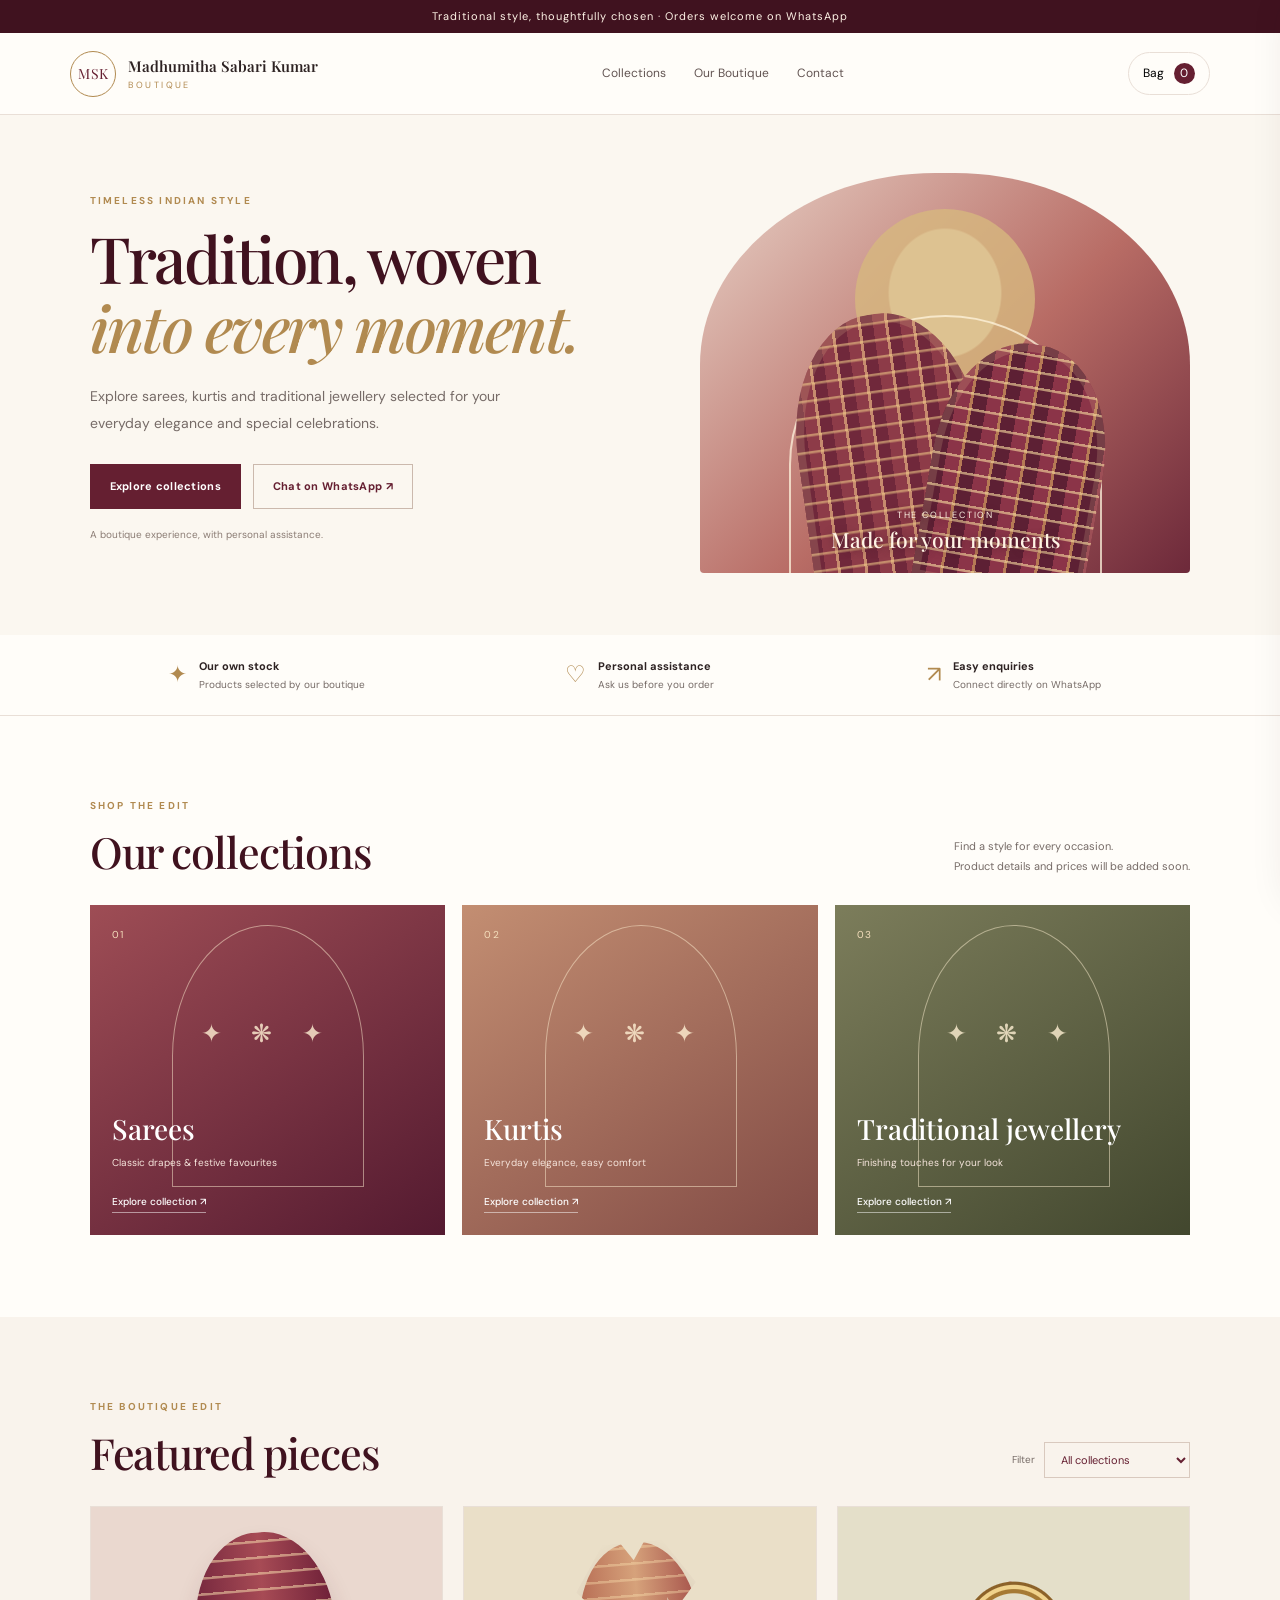
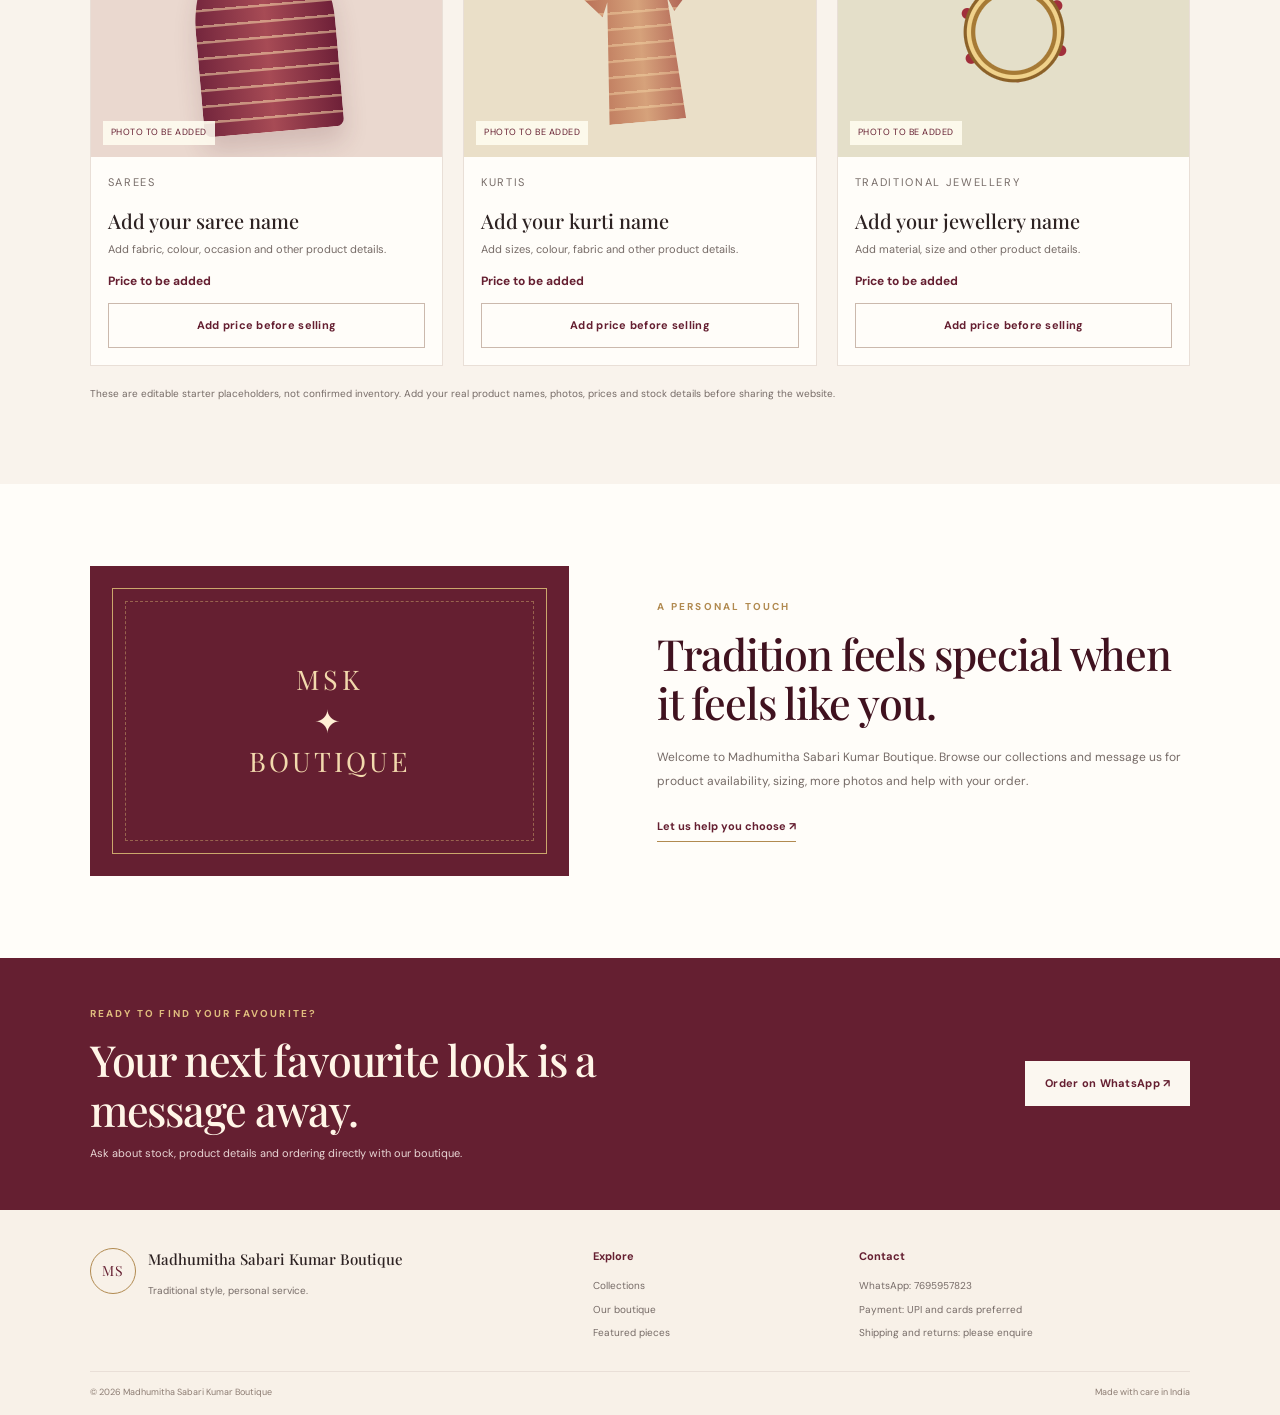
==== index.html @ 77dad278 "Change brand mark from 'MSK' to 'MS'" ====
<!doctype html>
<html lang="en">
<head>
  <meta charset="utf-8">
  <meta name="viewport" content="width=device-width, initial-scale=1">
  <meta name="theme-color" content="#651f31">
  <meta name="description" content="Discover sarees, kurtis and traditional jewellery at Madhumitha Sabari Kumar Boutique. Enquire and order through WhatsApp.">
  <title>Madhumitha Sabari Kumar Boutique</title>
  <link rel="stylesheet" href="styles.css">
</head>
<body>
  <div class="announcement">Traditional style, thoughtfully chosen · Orders welcome on WhatsApp</div>
  <header class="site-header">
    <a class="brand" href="#" aria-label="Madhumitha Sabari Kumar Boutique home">
      <span class="brand-mark">MSK</span>
      <span class="brand-copy"><strong>Madhumitha Sabari Kumar</strong><small>BOUTIQUE</small></span>
    </a>
    <nav aria-label="Main navigation">
      <a href="#collections">Collections</a>
      <a href="#about">Our Boutique</a>
      <a href="#contact">Contact</a>
    </nav>
    <button class="cart-toggle" id="cartToggle" type="button" aria-label="Open shopping bag">Bag <span id="cartCount">0</span></button>
  </header>

  <main>
    <section class="hero">
      <div class="hero-copy">
        <p class="eyebrow">TIMELESS INDIAN STYLE</p>
        <h1>Tradition, woven<br><em>into every moment.</em></h1>
        <p class="hero-description">Explore sarees, kurtis and traditional jewellery selected for your everyday elegance and special celebrations.</p>
        <div class="hero-actions">
          <a class="button button-dark" href="#collections">Explore collections</a>
          <a class="button button-outline" href="https://wa.me/917695957823?text=Hello%20Madhumitha%20Sabari%20Kumar%20Boutique%2C%20I%27d%20like%20to%20enquire%20about%20your%20collections." target="_blank" rel="noopener">Chat on WhatsApp ↗</a>
        </div>
        <p class="hero-note">A boutique experience, with personal assistance.</p>
      </div>
      <div class="hero-art" aria-label="Decorative traditional textile-inspired artwork">
        <div class="sun-disc"></div><div class="arch"></div>
        <div class="textile textile-one"></div><div class="textile textile-two"></div>
        <div class="art-caption"><span>THE COLLECTION</span><strong>Made for your moments</strong></div>
      </div>
    </section>

    <section class="trust-strip" aria-label="Boutique features">
      <div><span class="strip-icon">✦</span><span><strong>Our own stock</strong><small>Products selected by our boutique</small></span></div>
      <div><span class="strip-icon">♡</span><span><strong>Personal assistance</strong><small>Ask us before you order</small></span></div>
      <div><span class="strip-icon">↗</span><span><strong>Easy enquiries</strong><small>Connect directly on WhatsApp</small></span></div>
    </section>

    <section class="collections section" id="collections">
      <div class="section-heading">
        <div><p class="eyebrow">SHOP THE EDIT</p><h2>Our collections</h2></div>
        <p>Find a style for every occasion.<br>Product details and prices will be added soon.</p>
      </div>
      <div class="category-grid">
        <a class="category-card category-sarees" href="#products" data-category-link="Sarees"><span class="category-number">01</span><span class="category-bottom"><strong>Sarees</strong><small>Classic drapes & festive favourites</small><b>Explore collection ↗</b></span></a>
        <a class="category-card category-kurtis" href="#products" data-category-link="Kurtis"><span class="category-number">02</span><span class="category-bottom"><strong>Kurtis</strong><small>Everyday elegance, easy comfort</small><b>Explore collection ↗</b></span></a>
        <a class="category-card category-jewellery" href="#products" data-category-link="Traditional jewellery"><span class="category-number">03</span><span class="category-bottom"><strong>Traditional jewellery</strong><small>Finishing touches for your look</small><b>Explore collection ↗</b></span></a>
      </div>
    </section>

    <section class="products section" id="products">
      <div class="section-heading">
        <div><p class="eyebrow">THE BOUTIQUE EDIT</p><h2>Featured pieces</h2></div>
        <label class="filter-label">Filter
          <select id="categoryFilter" aria-label="Filter products by category">
            <option value="All">All collections</option>
            <option value="Sarees">Sarees</option>
            <option value="Kurtis">Kurtis</option>
            <option value="Traditional jewellery">Traditional jewellery</option>
          </select>
        </label>
      </div>
      <div class="product-grid" id="productGrid" aria-live="polite"></div>
      <p class="product-hint">These are editable starter placeholders, not confirmed inventory. Add your real product names, photos, prices and stock details before sharing the website.</p>
    </section>

    <section class="story section" id="about">
      <div class="story-art"><div class="story-pattern">MSK<br><span>✦</span><br>BOUTIQUE</div></div>
      <div class="story-copy"><p class="eyebrow">A PERSONAL TOUCH</p><h2>Tradition feels special when it feels like you.</h2><p>Welcome to Madhumitha Sabari Kumar Boutique. Browse our collections and message us for product availability, sizing, more photos and help with your order.</p><a class="text-link" href="https://wa.me/917695957823?text=Hello%2C%20please%20help%20me%20choose%20from%20your%20boutique%20collections." target="_blank" rel="noopener">Let us help you choose ↗</a></div>
    </section>

    <section class="order-banner">
      <div><p class="eyebrow">READY TO FIND YOUR FAVOURITE?</p><h2>Your next favourite look is a message away.</h2><p>Ask about stock, product details and ordering directly with our boutique.</p></div>
      <a class="button button-light" href="https://wa.me/917695957823?text=Hello%20Madhumitha%20Sabari%20Kumar%20Boutique%2C%20I%27d%20like%20to%20place%20an%20order." target="_blank" rel="noopener">Order on WhatsApp ↗</a>
    </section>
  </main>

  <footer id="contact">
    <div class="footer-main">
      <div class="footer-brand"><span class="brand-mark">MS</span><div><strong>Madhumitha Sabari Kumar Boutique</strong><p>Traditional style, personal service.</p></div></div>
      <div><strong>Explore</strong><a href="#collections">Collections</a><a href="#about">Our boutique</a><a href="#products">Featured pieces</a></div>
      <div><strong>Contact</strong><a href="https://wa.me/917695957823" target="_blank" rel="noopener">WhatsApp: 7695957823</a><span>Payment: UPI and cards preferred</span><span>Shipping and returns: please enquire</span></div>
    </div>
    <div class="footer-bottom"><span>© <span id="year"></span> Madhumitha Sabari Kumar Boutique</span><span>Made with care in India</span></div>
  </footer>

  <div class="cart-backdrop" id="cartBackdrop" hidden></div>
  <aside class="cart-panel" id="cartPanel" aria-label="Shopping bag" aria-hidden="true">
    <div class="cart-header"><div><p class="eyebrow">YOUR SELECTION</p><h2>Your bag</h2></div><button id="cartClose" class="icon-button" aria-label="Close shopping bag">×</button></div>
    <div id="cartItems" class="cart-items"></div>
    <div class="cart-footer">
      <div class="cart-total"><span>Estimated total</span><strong id="cartTotal">₹0</strong></div>
      <p class="small-note">Confirm availability, final price, delivery and payment with the boutique before paying.</p>
      <button class="button button-dark full-width" id="whatsappCheckout">Send order on WhatsApp</button>
      <button class="button button-outline full-width" id="onlinePayment">Continue to online payment</button>
      <p class="small-note" id="paymentNotice">Online payment is not connected yet. The owner must add a verified payment link before using this option.</p>
    </div>
  </aside>

  <script src="config.js"></script>
  <script src="products.js"></script>
  <script src="script.js"></script>
</body>
</html>
---- styles.css ----
@import url('https://fonts.googleapis.com/css2?family=DM+Sans:wght@400;500;600;700&family=Playfair+Display:ital,wght@0,500;0,600;0,700;1,500;1,600&display=swap');
:root{--wine:#651f31;--wine-dark:#40121f;--rose:#ead7d4;--cream:#fbf7f0;--paper:#fffdf9;--gold:#b18a50;--ink:#2d2222;--muted:#766b67;--line:#e9dfd7;--serif:'Playfair Display',Georgia,serif;--sans:'DM Sans',Arial,sans-serif}
*{box-sizing:border-box}html{scroll-behavior:smooth}body{margin:0;background:var(--paper);color:var(--ink);font-family:var(--sans);line-height:1.55}a{color:inherit;text-decoration:none}button,select{font:inherit}.announcement{padding:8px 16px;text-align:center;background:var(--wine-dark);color:#fff4e7;font-size:11px;letter-spacing:.09em}.site-header{height:auto;min-height:82px;padding:15px 5.5%;display:flex;align-items:center;justify-content:space-between;gap:24px;border-bottom:1px solid var(--line);background:var(--paper)}.brand,.footer-brand{display:flex;align-items:center;gap:12px}.brand-mark{display:grid;place-items:center;width:46px;height:46px;border:1px solid var(--gold);border-radius:50%;font-family:var(--serif);font-size:14px;color:var(--wine);letter-spacing:.04em;flex-shrink:0}.brand-copy{display:flex;flex-direction:column;line-height:1.2}.brand-copy strong{font-family:var(--serif);font-size:15px;font-weight:600}.brand-copy small{font-size:9px;letter-spacing:.27em;color:var(--gold);margin-top:5px}.site-header nav{display:flex;gap:28px;font-size:12px;color:#625452}.site-header nav a:hover,.text-link:hover{color:var(--gold)}.cart-toggle{background:transparent;border:1px solid var(--line);padding:10px 14px;border-radius:30px;font-size:12px;cursor:pointer}.cart-toggle span{display:inline-grid;place-items:center;background:var(--wine);color:white;border-radius:50%;width:21px;height:21px;margin-left:7px}.hero{display:grid;grid-template-columns:1fr 1fr;min-height:520px;background:var(--cream);padding:50px 7% 54px;gap:5%;align-items:center}.hero-copy{max-width:540px}.eyebrow{font-size:10px;letter-spacing:.22em;color:var(--gold);font-weight:700;margin:0 0 14px}.hero h1{font-family:var(--serif);font-weight:500;font-size:clamp(38px,5vw,64px);line-height:1.08;letter-spacing:-.04em;margin:0 0 22px;color:var(--wine-dark)}.hero h1 em{color:var(--gold);font-weight:500}.hero-description{font-size:14px;color:var(--muted);max-width:440px;line-height:1.9}.hero-actions{display:flex;gap:12px;flex-wrap:wrap;margin-top:28px}.button{border:1px solid transparent;display:inline-flex;justify-content:center;align-items:center;min-height:45px;padding:12px 19px;font-size:11px;font-weight:700;letter-spacing:.025em;cursor:pointer;transition:.2s}.button-dark{background:var(--wine);color:white}.button-dark:hover{background:var(--wine-dark)}.button-outline{border-color:#cbb9ad;background:transparent;color:var(--wine)}.button-outline:hover{background:#f3e9e3}.button-light{background:var(--cream);color:var(--wine)}.hero-note{font-size:10px;color:#8b7c74;margin-top:18px}.hero-art{height:400px;max-width:490px;width:100%;justify-self:end;position:relative;overflow:hidden;background:#e6d0c4;background-image:radial-gradient(ellipse at 50% 30%,#f8eadd 0 16%,transparent 16.5%),linear-gradient(135deg,#e8d2c7,#b86c65 55%,#6d293a);border-radius:48% 48% 4px 4px}.sun-disc{position:absolute;width:180px;height:180px;border-radius:50%;background:#d7b87f;top:36px;left:calc(50% - 90px);opacity:.8}.arch{position:absolute;bottom:-42px;left:18%;width:64%;height:300px;border:2px solid rgba(255,245,222,.75);border-bottom:0;border-radius:50% 50% 0 0}.textile{position:absolute;bottom:-20px;width:38%;height:280px;border-radius:48% 48% 0 0;box-shadow:inset 0 0 0 8px rgba(245,214,161,.16);background:repeating-linear-gradient(0deg,transparent 0 14px,rgba(243,207,137,.55) 15px 17px),repeating-linear-gradient(90deg,#70283b 0 12px,#8d3b48 12px 24px,#c78b6e 24px 27px);transform:rotate(-8deg);left:20%}.textile-two{left:47%;width:35%;height:250px;transform:rotate(10deg);background:repeating-linear-gradient(0deg,transparent 0 13px,rgba(248,220,160,.6) 14px 16px),repeating-linear-gradient(90deg,#5d2034 0 14px,#8b3448 14px 28px,#b67a55 28px 31px)}.art-caption{position:absolute;bottom:18px;left:0;right:0;text-align:center;color:#fff4e5;display:flex;flex-direction:column;text-shadow:0 1px 8px #54202d}.art-caption span{font-size:9px;letter-spacing:.2em}.art-caption strong{font-family:var(--serif);font-size:21px;font-weight:500}.trust-strip{padding:22px 7%;display:grid;grid-template-columns:repeat(3,1fr);gap:20px;border-bottom:1px solid var(--line)}.trust-strip>div{display:flex;align-items:center;gap:12px;justify-content:center}.strip-icon{font-size:23px;color:var(--gold)}.trust-strip strong,.trust-strip small{display:block}.trust-strip strong{font-size:11px}.trust-strip small{font-size:10px;color:var(--muted);margin-top:2px}.section{padding:82px 7%}.section-heading{display:flex;justify-content:space-between;align-items:end;gap:20px;margin-bottom:28px}.section-heading h2,.story h2,.order-banner h2{font-family:var(--serif);font-weight:500;line-height:1.15;font-size:clamp(30px,3.4vw,43px);letter-spacing:-.025em;color:var(--wine-dark);margin:0}.section-heading>p{font-size:11px;color:var(--muted);line-height:1.8;margin:0}.category-grid{display:grid;grid-template-columns:repeat(3,1fr);gap:17px}.category-card{min-height:330px;position:relative;display:flex;flex-direction:column;justify-content:space-between;padding:22px;color:#fff;background:#8d4c52;overflow:hidden}.category-card:before{content:"";position:absolute;width:190px;height:260px;border-radius:50% 50% 0 0;border:1px solid rgba(255,240,211,.7);left:calc(50% - 95px);top:20px;opacity:.7}.category-card:after{content:"✦   ❋   ✦";position:absolute;top:110px;left:0;right:0;text-align:center;color:rgba(255,240,211,.8);font-size:25px;letter-spacing:.45em}.category-sarees{background:linear-gradient(145deg,#9e4d55,#541a30)}.category-kurtis{background:linear-gradient(145deg,#c38e72,#824b45)}.category-jewellery{background:linear-gradient(145deg,#7c7d5b,#42472e)}.category-number{font-size:10px;letter-spacing:.15em;position:relative;z-index:1;color:#f5dfbd}.category-bottom{position:relative;z-index:1;padding-top:100px}.category-bottom strong{display:block;font-family:var(--serif);font-size:28px;font-weight:500}.category-bottom small{display:block;font-size:10px;color:#f6e5dc;margin:5px 0 17px}.category-bottom b{font-size:10px;font-weight:500;border-bottom:1px solid rgba(255,255,255,.5);padding-bottom:4px}.products{background:#f9f3ec}.filter-label{font-size:10px;color:var(--muted);display:flex;gap:9px;align-items:center}.filter-label select{padding:9px 12px;background:transparent;border:1px solid #d9c9be;color:var(--wine);font-size:11px}.product-grid{display:grid;grid-template-columns:repeat(3,1fr);gap:20px}.product-card{background:var(--paper);border:1px solid var(--line);min-width:0}.product-visual{height:250px;display:grid;place-items:center;position:relative;overflow:hidden;background:#ead8cf}.product-visual:before{content:"";position:absolute;width:140px;height:200px;border-radius:48% 48% 8px 8px;background:repeating-linear-gradient(0deg,transparent 0 13px,rgba(255,232,180,.5) 14px 16px),linear-gradient(90deg,#74263d,#a74b55,#6e2038);box-shadow:0 15px 24px #5b26322a;transform:rotate(-5deg)}.product-visual.kurtis{background:#eadfc8}.product-visual.kurtis:before{width:120px;height:180px;background:repeating-linear-gradient(0deg,transparent 0 13px,rgba(250,224,174,.4) 14px 16px),linear-gradient(90deg,#b66b53,#d6a27b,#a6534b);clip-path:polygon(25% 0,40% 0,50% 10%,60% 0,75% 0,100% 25%,80% 40%,75% 32%,82% 100%,18% 100%,25% 32%,20% 40%,0 25%)}.product-visual.jewellery{background:#e4dfc9}.product-visual.jewellery:before{width:150px;height:150px;border-radius:50%;background:radial-gradient(circle at 50% 50%,transparent 0 36%,#a67a35 37% 40%,#f0d28b 41% 44%,#8c6229 45% 47%,transparent 48%),radial-gradient(circle at 50% 20%,#a12f3b 0 5px,transparent 6px),radial-gradient(circle at 80% 35%,#a12f3b 0 5px,transparent 6px),radial-gradient(circle at 80% 65%,#a12f3b 0 5px,transparent 6px),radial-gradient(circle at 50% 80%,#a12f3b 0 5px,transparent 6px),radial-gradient(circle at 20% 65%,#a12f3b 0 5px,transparent 6px),radial-gradient(circle at 20% 35%,#a12f3b 0 5px,transparent 6px);box-shadow:none}.placeholder-tag{position:absolute;bottom:12px;left:12px;background:#fffdf0df;color:var(--wine);font-size:9px;letter-spacing:.06em;padding:5px 8px}.product-info{padding:17px}.product-category{font-size:9px;letter-spacing:.15em;text-transform:uppercase;color:var(--gold);margin:0 0 6px}.product-info h3{font-family:var(--serif);font-size:20px;font-weight:500;margin:0 0 5px}.product-info p{font-size:11px;color:var(--muted);margin:0 0 14px}.product-price{font-size:12px;font-weight:700;color:var(--wine);margin-bottom:13px}.product-info button{width:100%}.product-hint{font-size:10px;color:var(--muted);margin:20px 0 0}.story{display:grid;grid-template-columns:.9fr 1fr;gap:8%;align-items:center}.story-art{height:310px;background:var(--wine);display:grid;place-items:center;position:relative;overflow:hidden}.story-art:before,.story-art:after{content:"";position:absolute;inset:22px;border:1px solid #cba76c}.story-art:after{inset:35px;border-style:dashed;opacity:.5}.story-pattern{text-align:center;color:#f2d9ad;font-family:var(--serif);font-size:27px;line-height:1.4;letter-spacing:.12em;z-index:1}.story-pattern span{font-size:32px;color:#fff0d5}.story-copy h2{margin-bottom:18px}.story-copy>p:not(.eyebrow){font-size:12px;color:var(--muted);line-height:2}.text-link{display:inline-block;color:var(--wine);font-size:11px;font-weight:700;margin-top:13px;border-bottom:1px solid var(--gold);padding-bottom:6px}.order-banner{background:var(--wine);color:white;padding:48px 7%;display:flex;align-items:center;justify-content:space-between;gap:30px}.order-banner h2{color:#fff5e7;max-width:590px}.order-banner .eyebrow{color:#e0bd7e}.order-banner p:not(.eyebrow){font-size:11px;color:#e9d6d5;margin-bottom:0}.order-banner .button{flex-shrink:0}footer{background:#f8f1e8;padding:38px 7% 15px}.footer-main{display:grid;grid-template-columns:2fr 1fr 1.4fr;gap:30px;padding-bottom:30px}.footer-brand{align-items:flex-start}.footer-brand strong{font-family:var(--serif);font-size:15px;font-weight:500}.footer-brand p{font-size:10px;color:var(--muted)}.footer-main>div:not(:first-child){display:flex;flex-direction:column;align-items:flex-start;gap:8px;font-size:10px;color:var(--muted)}.footer-main>div>strong{color:var(--wine);font-size:11px;margin-bottom:5px}.footer-main a:hover{color:var(--gold)}.footer-bottom{border-top:1px solid var(--line);padding-top:14px;display:flex;justify-content:space-between;font-size:9px;color:#8c7c72}.cart-backdrop{position:fixed;inset:0;background:#1f0b10a8;z-index:20}.cart-panel{position:fixed;z-index:21;right:0;top:0;height:100dvh;width:min(440px,100%);background:var(--paper);box-shadow:-10px 0 40px #2d10131c;transform:translateX(105%);transition:transform .25s ease;display:flex;flex-direction:column;padding:25px}.cart-panel.open{transform:translateX(0)}.cart-header{display:flex;justify-content:space-between;align-items:center;border-bottom:1px solid var(--line);padding-bottom:15px}.cart-header h2{font-family:var(--serif);font-weight:500;margin:0;font-size:30px}.cart-header .eyebrow{margin-bottom:4px}.icon-button{border:1px solid var(--line);background:transparent;width:35px;height:35px;font-size:25px;cursor:pointer}.cart-items{flex:1;overflow:auto;padding:15px 0}.empty-cart{font-size:12px;color:var(--muted);padding:25px 0}.cart-item{display:grid;grid-template-columns:1fr auto;gap:10px;padding:13px 0;border-bottom:1px solid var(--line)}.cart-item strong{font-family:var(--serif);font-weight:500}.cart-item small{display:block;color:var(--muted);font-size:10px}.qty-controls{display:flex;align-items:center;gap:9px;margin-top:9px}.qty-controls button{width:24px;height:24px;border:1px solid var(--line);background:transparent;cursor:pointer}.cart-item-price{font-size:11px;font-weight:700;white-space:nowrap}.cart-footer{border-top:1px solid var(--line);padding-top:16px}.cart-total{display:flex;justify-content:space-between;font-size:12px;margin-bottom:12px}.cart-total strong{font-size:16px;color:var(--wine)}.small-note{font-size:10px;color:var(--muted);line-height:1.7}.full-width{width:100%;margin-top:8px}
@media(max-width:800px){.site-header{padding:13px 5%;flex-wrap:wrap}.site-header nav{order:3;width:100%;justify-content:center;gap:24px;padding:7px 0 2px}.hero{grid-template-columns:1fr;padding:44px 6%;gap:32px}.hero-art{justify-self:center;max-width:430px;height:350px}.trust-strip{padding:18px 5%;gap:12px}.trust-strip>div{justify-content:flex-start}.trust-strip small{max-width:130px}.section{padding:60px 6%}.category-card{min-height:290px;padding:16px}.category-bottom strong{font-size:23px}.category-bottom small{font-size:9px}.product-grid{gap:12px}.product-visual{height:190px}.product-info{padding:13px}.story{gap:5%}.story-art{height:280px}.order-banner{padding:38px 6%}}
@media(max-width:560px){.brand-copy strong{font-size:12px}.brand-mark{width:40px;height:40px}.site-header nav{font-size:11px}.hero{padding-top:38px}.hero-art{height:310px}.trust-strip{grid-template-columns:1fr;gap:14px;padding:20px 8%}.trust-strip>div{justify-content:flex-start}.section-heading{align-items:flex-start;flex-direction:column}.category-grid{grid-template-columns:1fr;gap:12px}.category-card{min-height:240px}.category-card:before{height:210px;top:10px}.category-card:after{top:70px}.category-bottom{padding-top:55px}.product-grid{grid-template-columns:1fr 1fr;gap:10px}.product-visual{height:170px}.product-info h3{font-size:17px}.product-info p{font-size:10px}.product-info{padding:11px}.product-info .button{padding:10px 8px;font-size:10px}.story{grid-template-columns:1fr;gap:28px}.story-art{height:250px}.order-banner{flex-direction:column;align-items:flex-start}.footer-main{grid-template-columns:1fr 1fr}.footer-brand{grid-column:1/-1}.footer-main>div:last-child{grid-column:1/-1}.footer-bottom{gap:12px;flex-direction:column}.filter-label{align-self:stretch;justify-content:space-between}.filter-label select{flex:1;max-width:220px}}
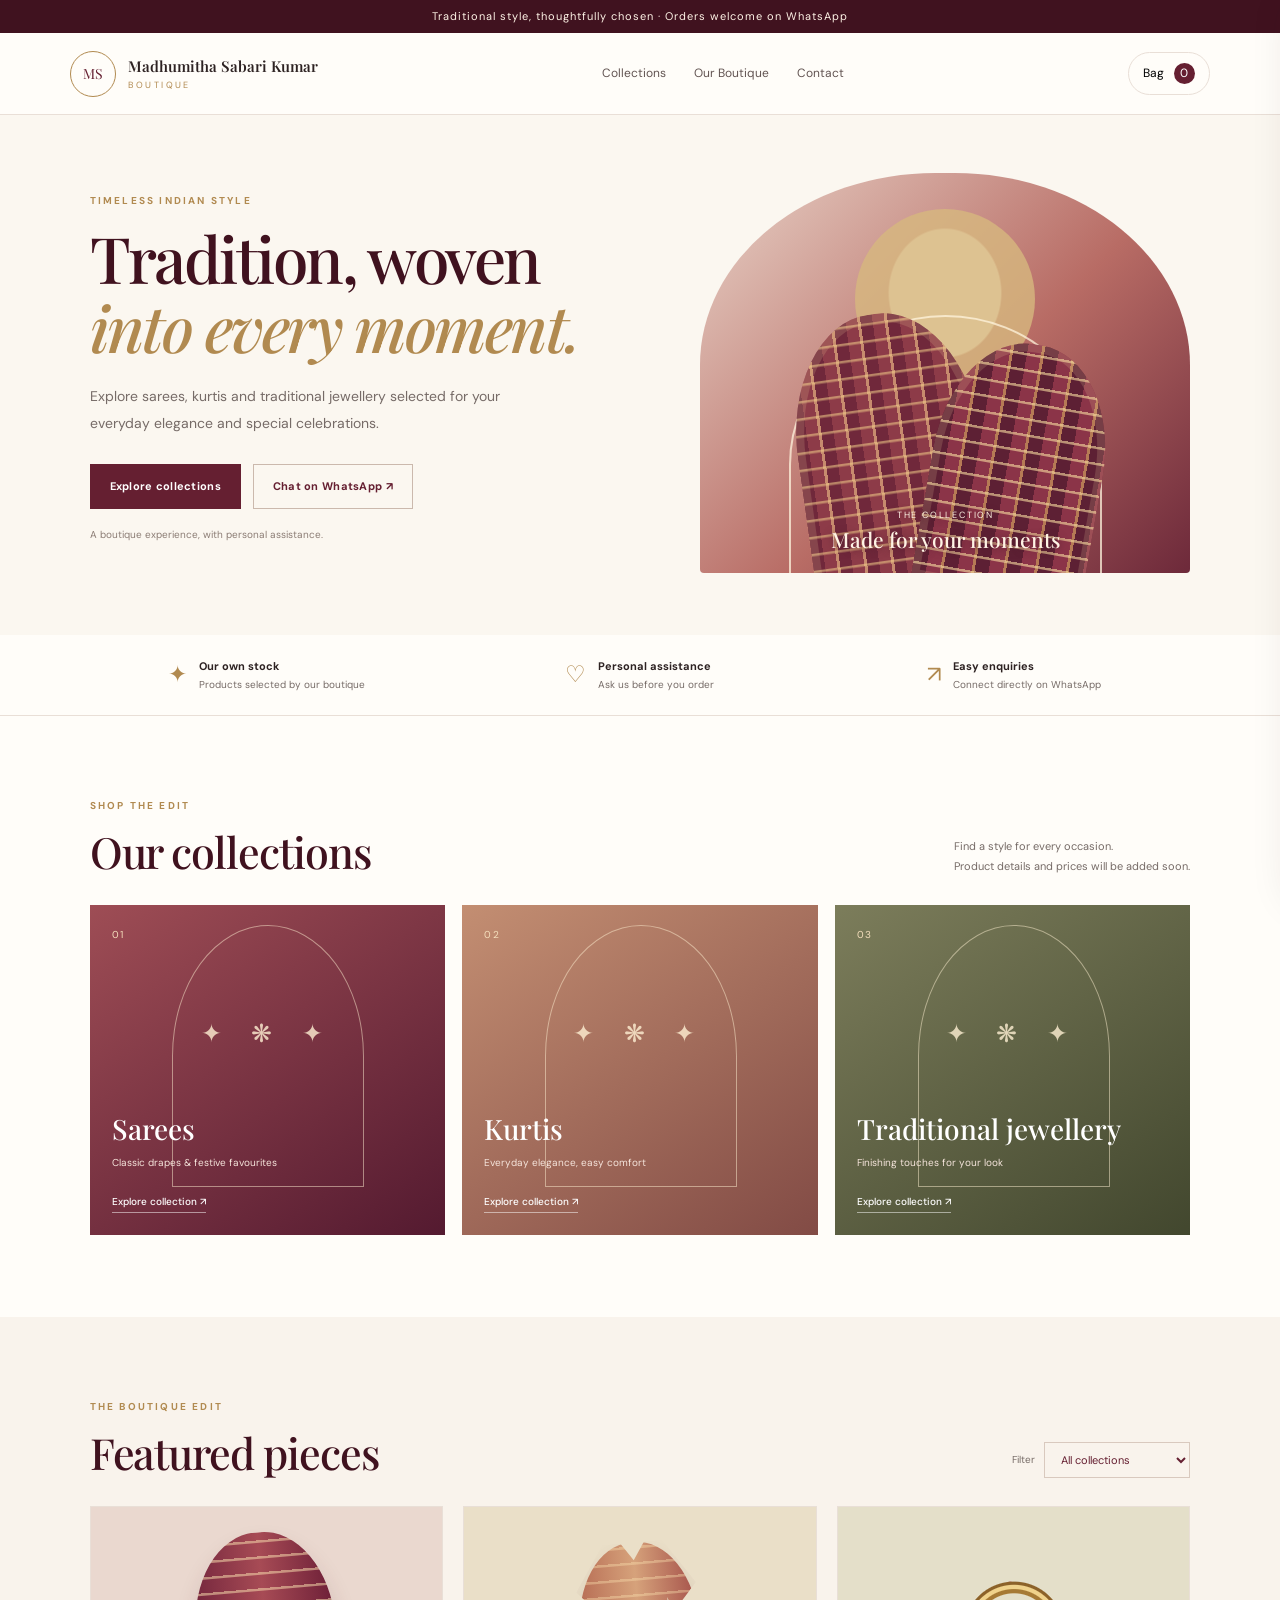
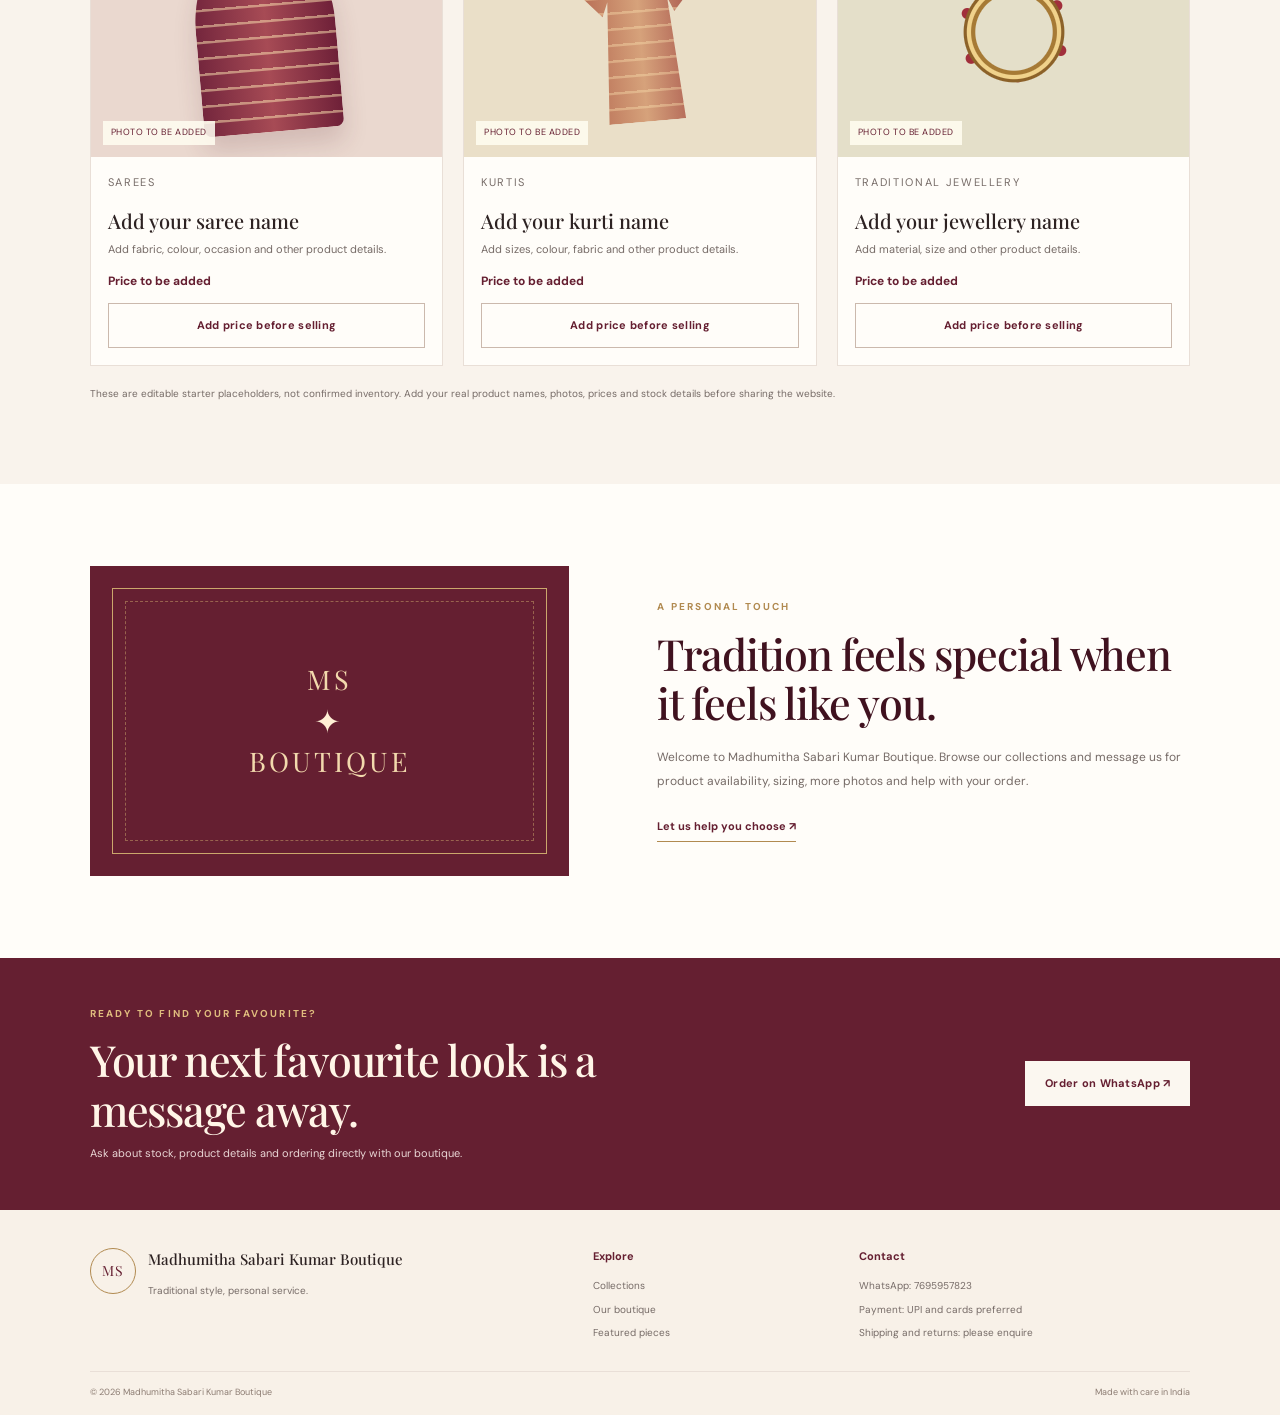
==== commit 7020ff98: "Change brand mark from 'MSK' to 'MS'" ====
--- a/index.html
+++ b/index.html
@@ -12,7 +12,7 @@
   <div class="announcement">Traditional style, thoughtfully chosen · Orders welcome on WhatsApp</div>
   <header class="site-header">
     <a class="brand" href="#" aria-label="Madhumitha Sabari Kumar Boutique home">
-      <span class="brand-mark">MSK</span>
+      <span class="brand-mark">MS</span>
       <span class="brand-copy"><strong>Madhumitha Sabari Kumar</strong><small>BOUTIQUE</small></span>
     </a>
     <nav aria-label="Main navigation">
@@ -77,7 +77,7 @@
     </section>
 
     <section class="story section" id="about">
-      <div class="story-art"><div class="story-pattern">MSK<br><span>✦</span><br>BOUTIQUE</div></div>
+      <div class="story-art"><div class="story-pattern">MS<br><span>✦</span><br>BOUTIQUE</div></div>
       <div class="story-copy"><p class="eyebrow">A PERSONAL TOUCH</p><h2>Tradition feels special when it feels like you.</h2><p>Welcome to Madhumitha Sabari Kumar Boutique. Browse our collections and message us for product availability, sizing, more photos and help with your order.</p><a class="text-link" href="https://wa.me/917695957823?text=Hello%2C%20please%20help%20me%20choose%20from%20your%20boutique%20collections." target="_blank" rel="noopener">Let us help you choose ↗</a></div>
     </section>
 
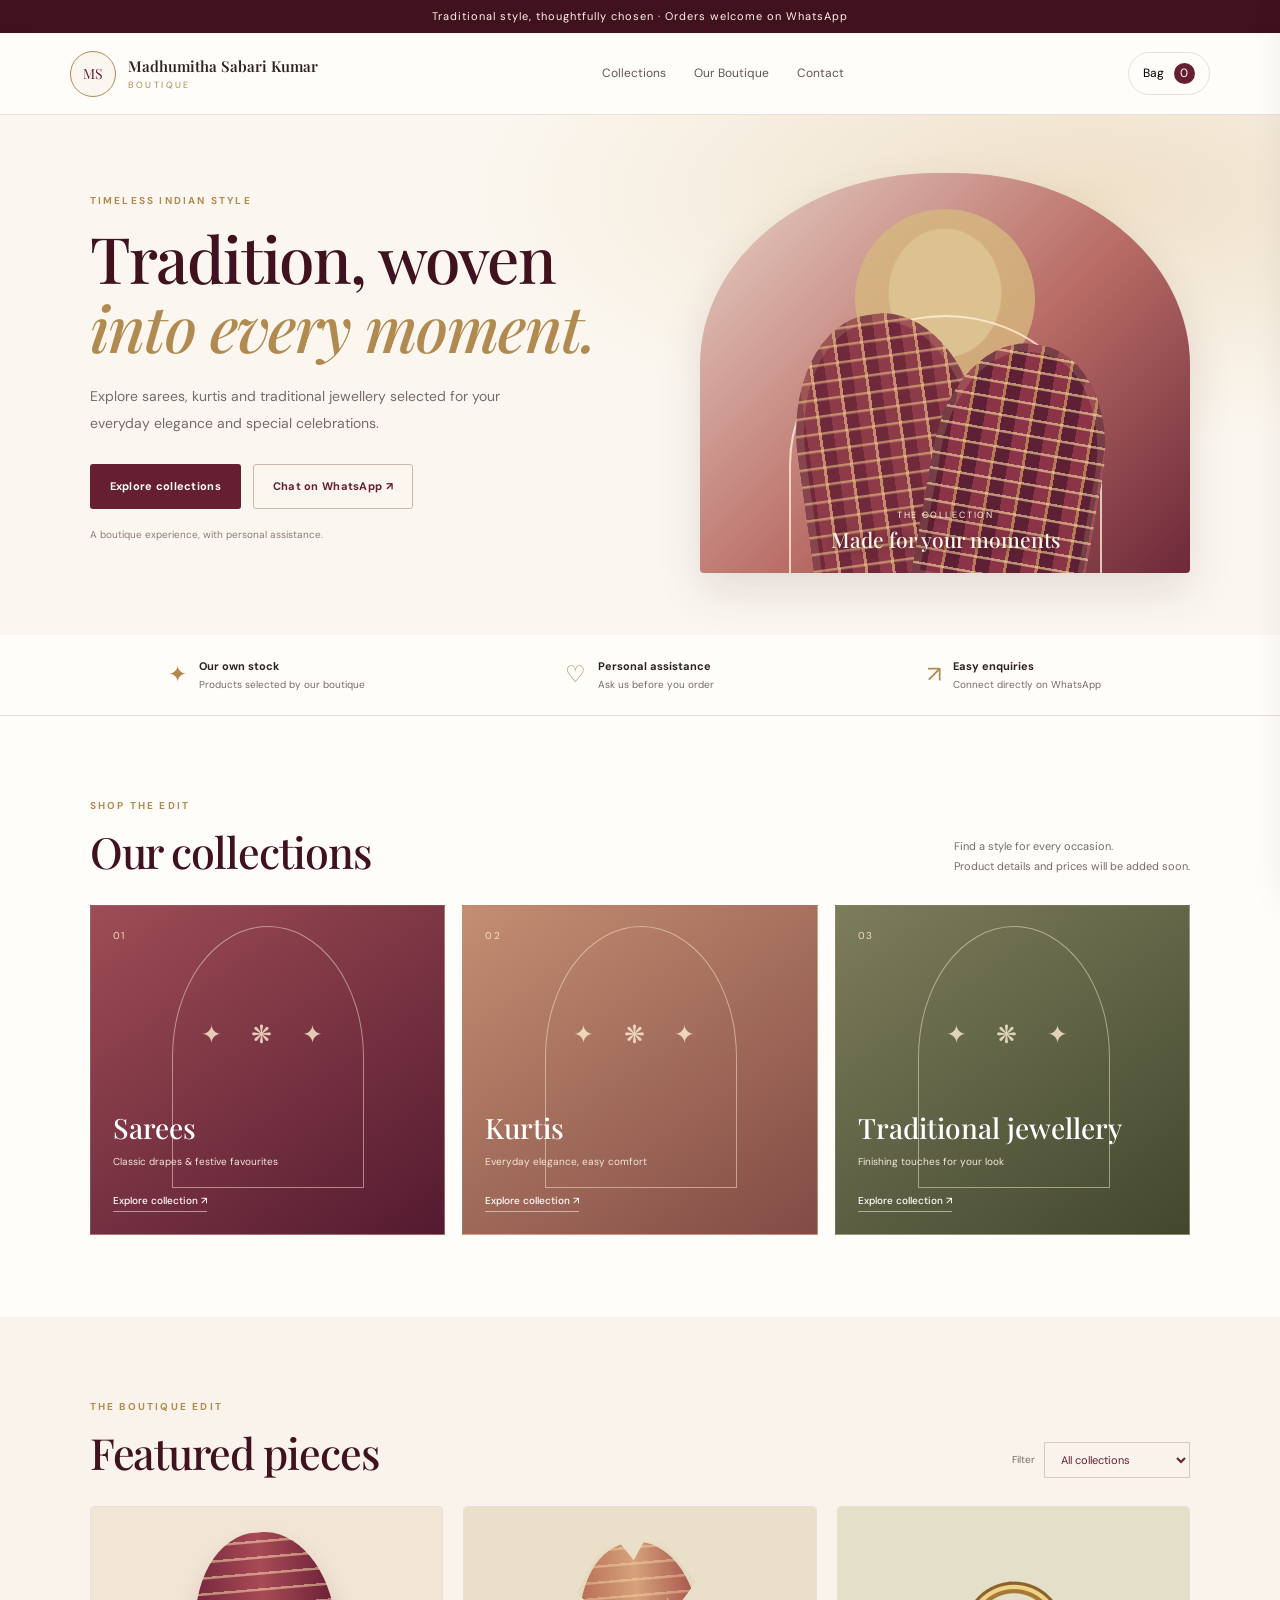
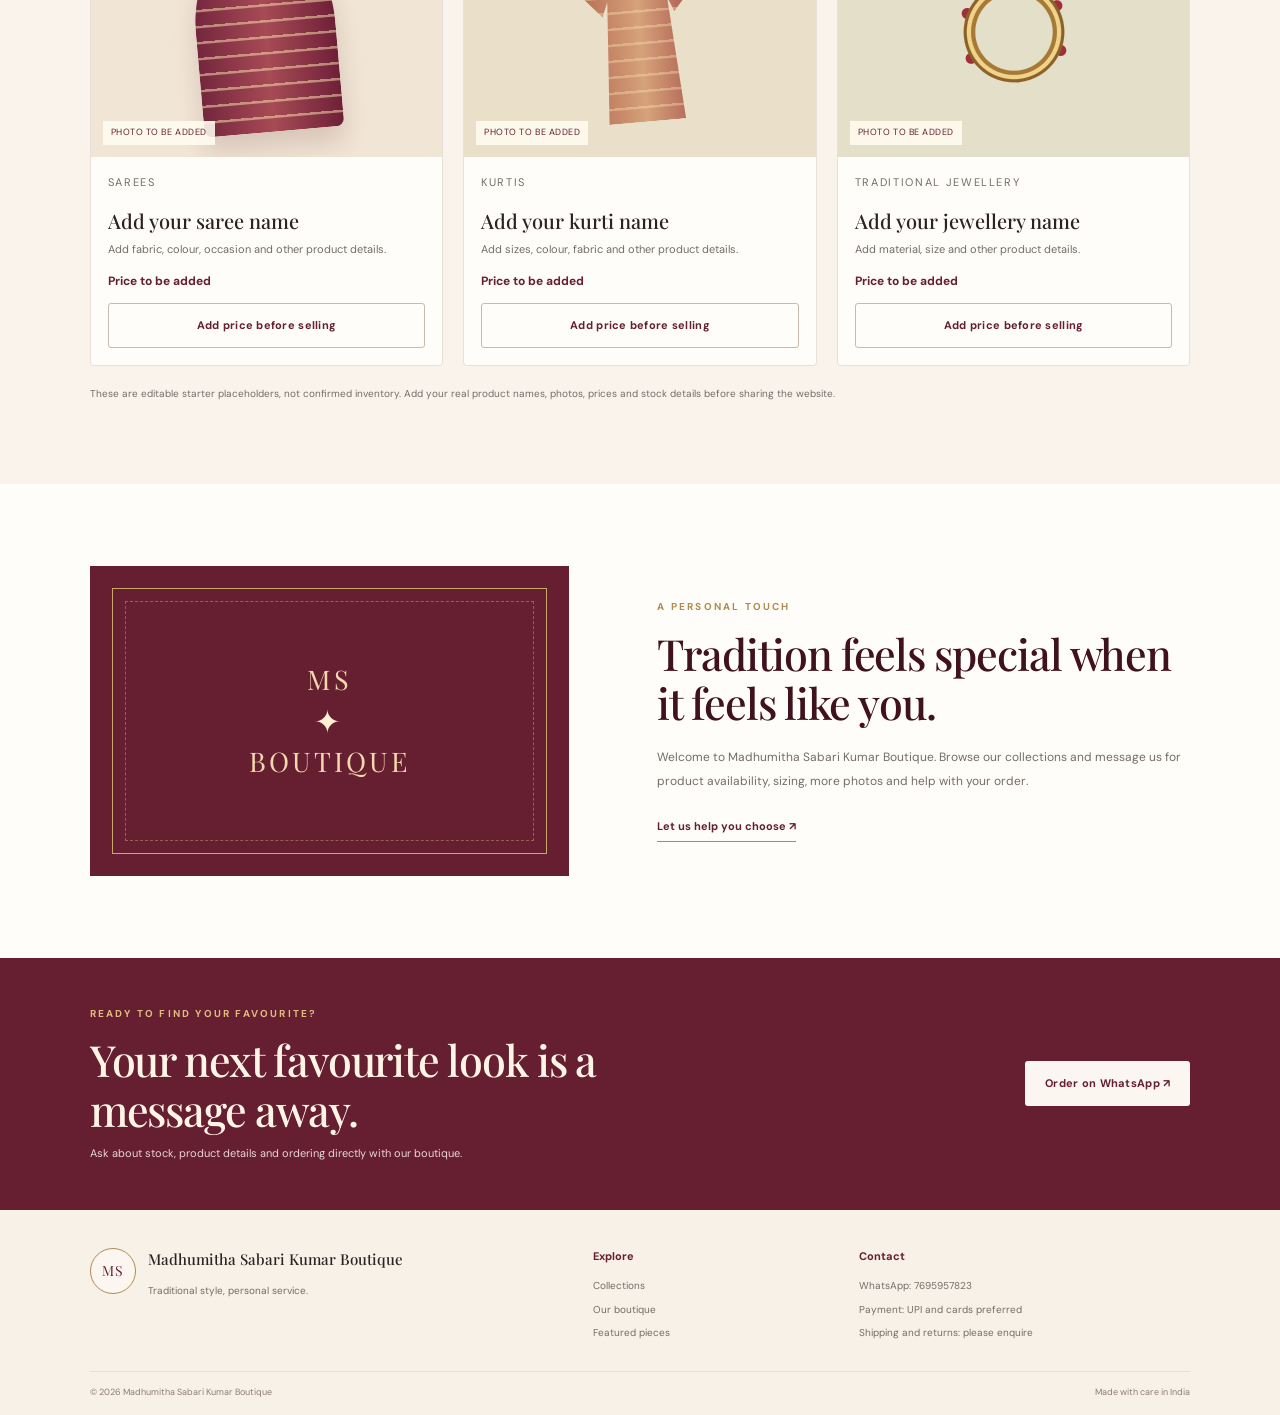
==== commit 9fceff78: "Enhance PWA support in index.html Added a manifest link and service worker registration script for P" ====
--- a/index.html
+++ b/index.html
@@ -7,6 +7,7 @@
   <meta name="description" content="Discover sarees, kurtis and traditional jewellery at Madhumitha Sabari Kumar Boutique. Enquire and order through WhatsApp.">
   <title>Madhumitha Sabari Kumar Boutique</title>
   <link rel="stylesheet" href="styles.css">
+ <link rel="manifest" href="./manifest.json">
 </head>
 <body>
   <div class="announcement">Traditional style, thoughtfully chosen · Orders welcome on WhatsApp</div>
@@ -112,5 +113,15 @@
   <script src="config.js"></script>
   <script src="products.js"></script>
   <script src="script.js"></script>
+  <script>
+if ("serviceWorker" in navigator) {
+  window.addEventListener("load", () => {
+    navigator.serviceWorker.register("./service-worker.js")
+      .catch(error => {
+        console.error("PWA registration failed:", error);
+      });
+  });
+}
+</script>
 </body>
 </html>
--- a/styles.css
+++ b/styles.css
@@ -3,3 +3,96 @@
 *{box-sizing:border-box}html{scroll-behavior:smooth}body{margin:0;background:var(--paper);color:var(--ink);font-family:var(--sans);line-height:1.55}a{color:inherit;text-decoration:none}button,select{font:inherit}.announcement{padding:8px 16px;text-align:center;background:var(--wine-dark);color:#fff4e7;font-size:11px;letter-spacing:.09em}.site-header{height:auto;min-height:82px;padding:15px 5.5%;display:flex;align-items:center;justify-content:space-between;gap:24px;border-bottom:1px solid var(--line);background:var(--paper)}.brand,.footer-brand{display:flex;align-items:center;gap:12px}.brand-mark{display:grid;place-items:center;width:46px;height:46px;border:1px solid var(--gold);border-radius:50%;font-family:var(--serif);font-size:14px;color:var(--wine);letter-spacing:.04em;flex-shrink:0}.brand-copy{display:flex;flex-direction:column;line-height:1.2}.brand-copy strong{font-family:var(--serif);font-size:15px;font-weight:600}.brand-copy small{font-size:9px;letter-spacing:.27em;color:var(--gold);margin-top:5px}.site-header nav{display:flex;gap:28px;font-size:12px;color:#625452}.site-header nav a:hover,.text-link:hover{color:var(--gold)}.cart-toggle{background:transparent;border:1px solid var(--line);padding:10px 14px;border-radius:30px;font-size:12px;cursor:pointer}.cart-toggle span{display:inline-grid;place-items:center;background:var(--wine);color:white;border-radius:50%;width:21px;height:21px;margin-left:7px}.hero{display:grid;grid-template-columns:1fr 1fr;min-height:520px;background:var(--cream);padding:50px 7% 54px;gap:5%;align-items:center}.hero-copy{max-width:540px}.eyebrow{font-size:10px;letter-spacing:.22em;color:var(--gold);font-weight:700;margin:0 0 14px}.hero h1{font-family:var(--serif);font-weight:500;font-size:clamp(38px,5vw,64px);line-height:1.08;letter-spacing:-.04em;margin:0 0 22px;color:var(--wine-dark)}.hero h1 em{color:var(--gold);font-weight:500}.hero-description{font-size:14px;color:var(--muted);max-width:440px;line-height:1.9}.hero-actions{display:flex;gap:12px;flex-wrap:wrap;margin-top:28px}.button{border:1px solid transparent;display:inline-flex;justify-content:center;align-items:center;min-height:45px;padding:12px 19px;font-size:11px;font-weight:700;letter-spacing:.025em;cursor:pointer;transition:.2s}.button-dark{background:var(--wine);color:white}.button-dark:hover{background:var(--wine-dark)}.button-outline{border-color:#cbb9ad;background:transparent;color:var(--wine)}.button-outline:hover{background:#f3e9e3}.button-light{background:var(--cream);color:var(--wine)}.hero-note{font-size:10px;color:#8b7c74;margin-top:18px}.hero-art{height:400px;max-width:490px;width:100%;justify-self:end;position:relative;overflow:hidden;background:#e6d0c4;background-image:radial-gradient(ellipse at 50% 30%,#f8eadd 0 16%,transparent 16.5%),linear-gradient(135deg,#e8d2c7,#b86c65 55%,#6d293a);border-radius:48% 48% 4px 4px}.sun-disc{position:absolute;width:180px;height:180px;border-radius:50%;background:#d7b87f;top:36px;left:calc(50% - 90px);opacity:.8}.arch{position:absolute;bottom:-42px;left:18%;width:64%;height:300px;border:2px solid rgba(255,245,222,.75);border-bottom:0;border-radius:50% 50% 0 0}.textile{position:absolute;bottom:-20px;width:38%;height:280px;border-radius:48% 48% 0 0;box-shadow:inset 0 0 0 8px rgba(245,214,161,.16);background:repeating-linear-gradient(0deg,transparent 0 14px,rgba(243,207,137,.55) 15px 17px),repeating-linear-gradient(90deg,#70283b 0 12px,#8d3b48 12px 24px,#c78b6e 24px 27px);transform:rotate(-8deg);left:20%}.textile-two{left:47%;width:35%;height:250px;transform:rotate(10deg);background:repeating-linear-gradient(0deg,transparent 0 13px,rgba(248,220,160,.6) 14px 16px),repeating-linear-gradient(90deg,#5d2034 0 14px,#8b3448 14px 28px,#b67a55 28px 31px)}.art-caption{position:absolute;bottom:18px;left:0;right:0;text-align:center;color:#fff4e5;display:flex;flex-direction:column;text-shadow:0 1px 8px #54202d}.art-caption span{font-size:9px;letter-spacing:.2em}.art-caption strong{font-family:var(--serif);font-size:21px;font-weight:500}.trust-strip{padding:22px 7%;display:grid;grid-template-columns:repeat(3,1fr);gap:20px;border-bottom:1px solid var(--line)}.trust-strip>div{display:flex;align-items:center;gap:12px;justify-content:center}.strip-icon{font-size:23px;color:var(--gold)}.trust-strip strong,.trust-strip small{display:block}.trust-strip strong{font-size:11px}.trust-strip small{font-size:10px;color:var(--muted);margin-top:2px}.section{padding:82px 7%}.section-heading{display:flex;justify-content:space-between;align-items:end;gap:20px;margin-bottom:28px}.section-heading h2,.story h2,.order-banner h2{font-family:var(--serif);font-weight:500;line-height:1.15;font-size:clamp(30px,3.4vw,43px);letter-spacing:-.025em;color:var(--wine-dark);margin:0}.section-heading>p{font-size:11px;color:var(--muted);line-height:1.8;margin:0}.category-grid{display:grid;grid-template-columns:repeat(3,1fr);gap:17px}.category-card{min-height:330px;position:relative;display:flex;flex-direction:column;justify-content:space-between;padding:22px;color:#fff;background:#8d4c52;overflow:hidden}.category-card:before{content:"";position:absolute;width:190px;height:260px;border-radius:50% 50% 0 0;border:1px solid rgba(255,240,211,.7);left:calc(50% - 95px);top:20px;opacity:.7}.category-card:after{content:"✦   ❋   ✦";position:absolute;top:110px;left:0;right:0;text-align:center;color:rgba(255,240,211,.8);font-size:25px;letter-spacing:.45em}.category-sarees{background:linear-gradient(145deg,#9e4d55,#541a30)}.category-kurtis{background:linear-gradient(145deg,#c38e72,#824b45)}.category-jewellery{background:linear-gradient(145deg,#7c7d5b,#42472e)}.category-number{font-size:10px;letter-spacing:.15em;position:relative;z-index:1;color:#f5dfbd}.category-bottom{position:relative;z-index:1;padding-top:100px}.category-bottom strong{display:block;font-family:var(--serif);font-size:28px;font-weight:500}.category-bottom small{display:block;font-size:10px;color:#f6e5dc;margin:5px 0 17px}.category-bottom b{font-size:10px;font-weight:500;border-bottom:1px solid rgba(255,255,255,.5);padding-bottom:4px}.products{background:#f9f3ec}.filter-label{font-size:10px;color:var(--muted);display:flex;gap:9px;align-items:center}.filter-label select{padding:9px 12px;background:transparent;border:1px solid #d9c9be;color:var(--wine);font-size:11px}.product-grid{display:grid;grid-template-columns:repeat(3,1fr);gap:20px}.product-card{background:var(--paper);border:1px solid var(--line);min-width:0}.product-visual{height:250px;display:grid;place-items:center;position:relative;overflow:hidden;background:#ead8cf}.product-visual:before{content:"";position:absolute;width:140px;height:200px;border-radius:48% 48% 8px 8px;background:repeating-linear-gradient(0deg,transparent 0 13px,rgba(255,232,180,.5) 14px 16px),linear-gradient(90deg,#74263d,#a74b55,#6e2038);box-shadow:0 15px 24px #5b26322a;transform:rotate(-5deg)}.product-visual.kurtis{background:#eadfc8}.product-visual.kurtis:before{width:120px;height:180px;background:repeating-linear-gradient(0deg,transparent 0 13px,rgba(250,224,174,.4) 14px 16px),linear-gradient(90deg,#b66b53,#d6a27b,#a6534b);clip-path:polygon(25% 0,40% 0,50% 10%,60% 0,75% 0,100% 25%,80% 40%,75% 32%,82% 100%,18% 100%,25% 32%,20% 40%,0 25%)}.product-visual.jewellery{background:#e4dfc9}.product-visual.jewellery:before{width:150px;height:150px;border-radius:50%;background:radial-gradient(circle at 50% 50%,transparent 0 36%,#a67a35 37% 40%,#f0d28b 41% 44%,#8c6229 45% 47%,transparent 48%),radial-gradient(circle at 50% 20%,#a12f3b 0 5px,transparent 6px),radial-gradient(circle at 80% 35%,#a12f3b 0 5px,transparent 6px),radial-gradient(circle at 80% 65%,#a12f3b 0 5px,transparent 6px),radial-gradient(circle at 50% 80%,#a12f3b 0 5px,transparent 6px),radial-gradient(circle at 20% 65%,#a12f3b 0 5px,transparent 6px),radial-gradient(circle at 20% 35%,#a12f3b 0 5px,transparent 6px);box-shadow:none}.placeholder-tag{position:absolute;bottom:12px;left:12px;background:#fffdf0df;color:var(--wine);font-size:9px;letter-spacing:.06em;padding:5px 8px}.product-info{padding:17px}.product-category{font-size:9px;letter-spacing:.15em;text-transform:uppercase;color:var(--gold);margin:0 0 6px}.product-info h3{font-family:var(--serif);font-size:20px;font-weight:500;margin:0 0 5px}.product-info p{font-size:11px;color:var(--muted);margin:0 0 14px}.product-price{font-size:12px;font-weight:700;color:var(--wine);margin-bottom:13px}.product-info button{width:100%}.product-hint{font-size:10px;color:var(--muted);margin:20px 0 0}.story{display:grid;grid-template-columns:.9fr 1fr;gap:8%;align-items:center}.story-art{height:310px;background:var(--wine);display:grid;place-items:center;position:relative;overflow:hidden}.story-art:before,.story-art:after{content:"";position:absolute;inset:22px;border:1px solid #cba76c}.story-art:after{inset:35px;border-style:dashed;opacity:.5}.story-pattern{text-align:center;color:#f2d9ad;font-family:var(--serif);font-size:27px;line-height:1.4;letter-spacing:.12em;z-index:1}.story-pattern span{font-size:32px;color:#fff0d5}.story-copy h2{margin-bottom:18px}.story-copy>p:not(.eyebrow){font-size:12px;color:var(--muted);line-height:2}.text-link{display:inline-block;color:var(--wine);font-size:11px;font-weight:700;margin-top:13px;border-bottom:1px solid var(--gold);padding-bottom:6px}.order-banner{background:var(--wine);color:white;padding:48px 7%;display:flex;align-items:center;justify-content:space-between;gap:30px}.order-banner h2{color:#fff5e7;max-width:590px}.order-banner .eyebrow{color:#e0bd7e}.order-banner p:not(.eyebrow){font-size:11px;color:#e9d6d5;margin-bottom:0}.order-banner .button{flex-shrink:0}footer{background:#f8f1e8;padding:38px 7% 15px}.footer-main{display:grid;grid-template-columns:2fr 1fr 1.4fr;gap:30px;padding-bottom:30px}.footer-brand{align-items:flex-start}.footer-brand strong{font-family:var(--serif);font-size:15px;font-weight:500}.footer-brand p{font-size:10px;color:var(--muted)}.footer-main>div:not(:first-child){display:flex;flex-direction:column;align-items:flex-start;gap:8px;font-size:10px;color:var(--muted)}.footer-main>div>strong{color:var(--wine);font-size:11px;margin-bottom:5px}.footer-main a:hover{color:var(--gold)}.footer-bottom{border-top:1px solid var(--line);padding-top:14px;display:flex;justify-content:space-between;font-size:9px;color:#8c7c72}.cart-backdrop{position:fixed;inset:0;background:#1f0b10a8;z-index:20}.cart-panel{position:fixed;z-index:21;right:0;top:0;height:100dvh;width:min(440px,100%);background:var(--paper);box-shadow:-10px 0 40px #2d10131c;transform:translateX(105%);transition:transform .25s ease;display:flex;flex-direction:column;padding:25px}.cart-panel.open{transform:translateX(0)}.cart-header{display:flex;justify-content:space-between;align-items:center;border-bottom:1px solid var(--line);padding-bottom:15px}.cart-header h2{font-family:var(--serif);font-weight:500;margin:0;font-size:30px}.cart-header .eyebrow{margin-bottom:4px}.icon-button{border:1px solid var(--line);background:transparent;width:35px;height:35px;font-size:25px;cursor:pointer}.cart-items{flex:1;overflow:auto;padding:15px 0}.empty-cart{font-size:12px;color:var(--muted);padding:25px 0}.cart-item{display:grid;grid-template-columns:1fr auto;gap:10px;padding:13px 0;border-bottom:1px solid var(--line)}.cart-item strong{font-family:var(--serif);font-weight:500}.cart-item small{display:block;color:var(--muted);font-size:10px}.qty-controls{display:flex;align-items:center;gap:9px;margin-top:9px}.qty-controls button{width:24px;height:24px;border:1px solid var(--line);background:transparent;cursor:pointer}.cart-item-price{font-size:11px;font-weight:700;white-space:nowrap}.cart-footer{border-top:1px solid var(--line);padding-top:16px}.cart-total{display:flex;justify-content:space-between;font-size:12px;margin-bottom:12px}.cart-total strong{font-size:16px;color:var(--wine)}.small-note{font-size:10px;color:var(--muted);line-height:1.7}.full-width{width:100%;margin-top:8px}
 @media(max-width:800px){.site-header{padding:13px 5%;flex-wrap:wrap}.site-header nav{order:3;width:100%;justify-content:center;gap:24px;padding:7px 0 2px}.hero{grid-template-columns:1fr;padding:44px 6%;gap:32px}.hero-art{justify-self:center;max-width:430px;height:350px}.trust-strip{padding:18px 5%;gap:12px}.trust-strip>div{justify-content:flex-start}.trust-strip small{max-width:130px}.section{padding:60px 6%}.category-card{min-height:290px;padding:16px}.category-bottom strong{font-size:23px}.category-bottom small{font-size:9px}.product-grid{gap:12px}.product-visual{height:190px}.product-info{padding:13px}.story{gap:5%}.story-art{height:280px}.order-banner{padding:38px 6%}}
 @media(max-width:560px){.brand-copy strong{font-size:12px}.brand-mark{width:40px;height:40px}.site-header nav{font-size:11px}.hero{padding-top:38px}.hero-art{height:310px}.trust-strip{grid-template-columns:1fr;gap:14px;padding:20px 8%}.trust-strip>div{justify-content:flex-start}.section-heading{align-items:flex-start;flex-direction:column}.category-grid{grid-template-columns:1fr;gap:12px}.category-card{min-height:240px}.category-card:before{height:210px;top:10px}.category-card:after{top:70px}.category-bottom{padding-top:55px}.product-grid{grid-template-columns:1fr 1fr;gap:10px}.product-visual{height:170px}.product-info h3{font-size:17px}.product-info p{font-size:10px}.product-info{padding:11px}.product-info .button{padding:10px 8px;font-size:10px}.story{grid-template-columns:1fr;gap:28px}.story-art{height:250px}.order-banner{flex-direction:column;align-items:flex-start}.footer-main{grid-template-columns:1fr 1fr}.footer-brand{grid-column:1/-1}.footer-main>div:last-child{grid-column:1/-1}.footer-bottom{gap:12px;flex-direction:column}.filter-label{align-self:stretch;justify-content:space-between}.filter-label select{flex:1;max-width:220px}}
+}
+/* Royal Traditional boutique design refinements */
+:root {
+  --wine: #702238;
+  --wine-dark: #421421;
+  --cream: #fbf5eb;
+  --paper: #fffdf8;
+  --gold: #b08a45;
+  --ink: #302324;
+  --muted: #786a68;
+  --line: #e8dccd;
+}
+
+/* More polished navigation and header */
+.site-header {
+  box-shadow: 0 4px 18px rgba(66, 20, 33, 0.04);
+}
+
+.brand-mark {
+  border: 1px solid var(--gold);
+  background: var(--cream);
+}
+
+.site-header nav a {
+  transition: color 0.2s ease;
+}
+
+/* Refined hero section */
+.hero {
+  background:
+    radial-gradient(ellipse at 85% 15%, #efe0c8 0%, transparent 40%),
+    var(--cream);
+}
+
+.hero h1 {
+  letter-spacing: -0.025em;
+}
+
+.hero-art {
+  box-shadow: 0 18px 45px rgba(66, 20, 33, 0.12);
+}
+
+/* Elegant buttons */
+.button {
+  border-radius: 3px;
+  transition: background 0.2s ease, transform 0.2s ease;
+}
+
+.button:hover {
+  transform: translateY(-2px);
+}
+
+/* Category and product cards */
+.category-card {
+  border: 1px solid rgba(255, 240, 211, 0.25);
+  transition: transform 0.25s ease, box-shadow 0.25s ease;
+}
+
+.category-card:hover {
+  transform: translateY(-4px);
+  box-shadow: 0 14px 30px rgba(66, 20, 33, 0.12);
+}
+
+.product-card {
+  border-radius: 4px;
+  overflow: hidden;
+  transition: transform 0.2s ease, box-shadow 0.2s ease;
+}
+
+.product-card:hover {
+  transform: translateY(-3px);
+  box-shadow: 0 12px 28px rgba(66, 20, 33, 0.08);
+}
+
+.product-visual {
+  background-color: #f1e5d5;
+}
+
+/* Comfortable reading and spacing on small screens */
+@media (max-width: 560px) {
+  .hero h1 {
+    font-size: clamp(36px, 10vw, 48px);
+  }
+
+  .hero-actions .button {
+    flex: 1;
+  }
+
+  .section {
+    padding-top: 48px;
+    padding-bottom: 48px;
+  }
+}
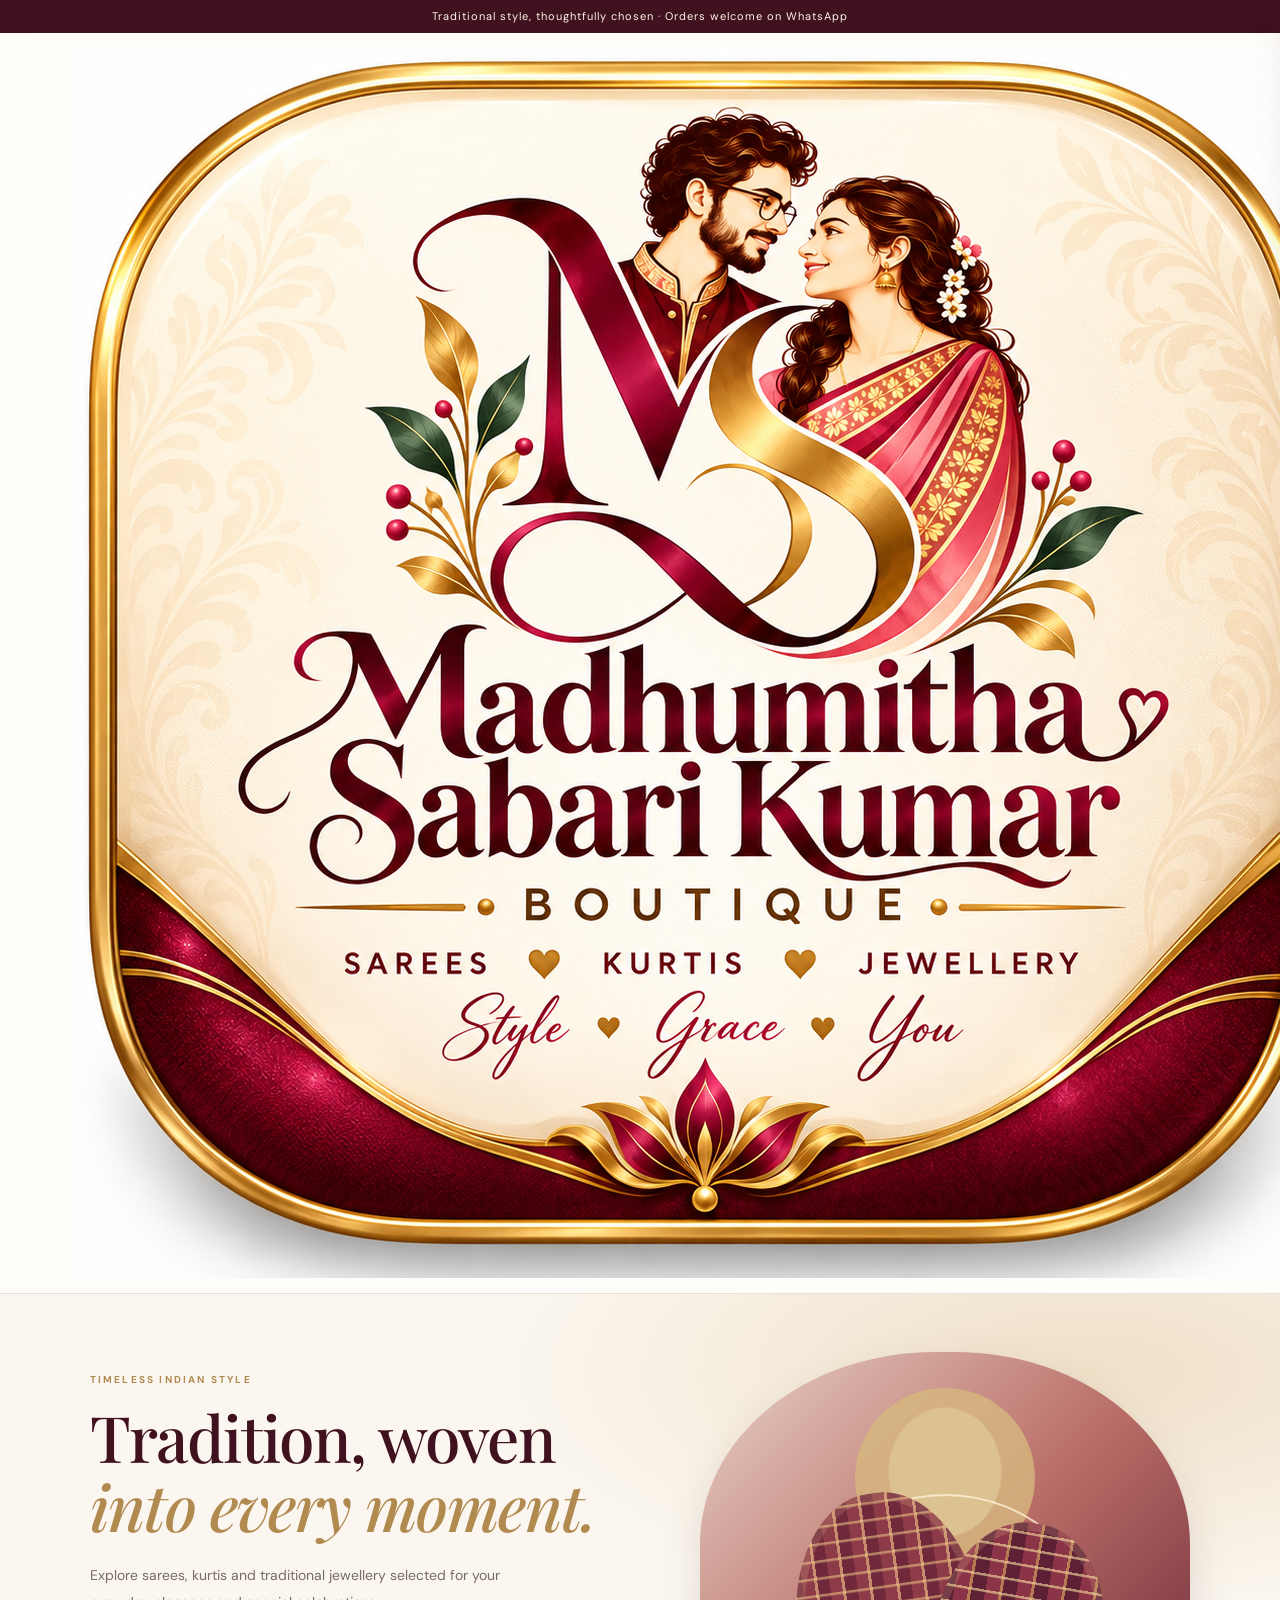
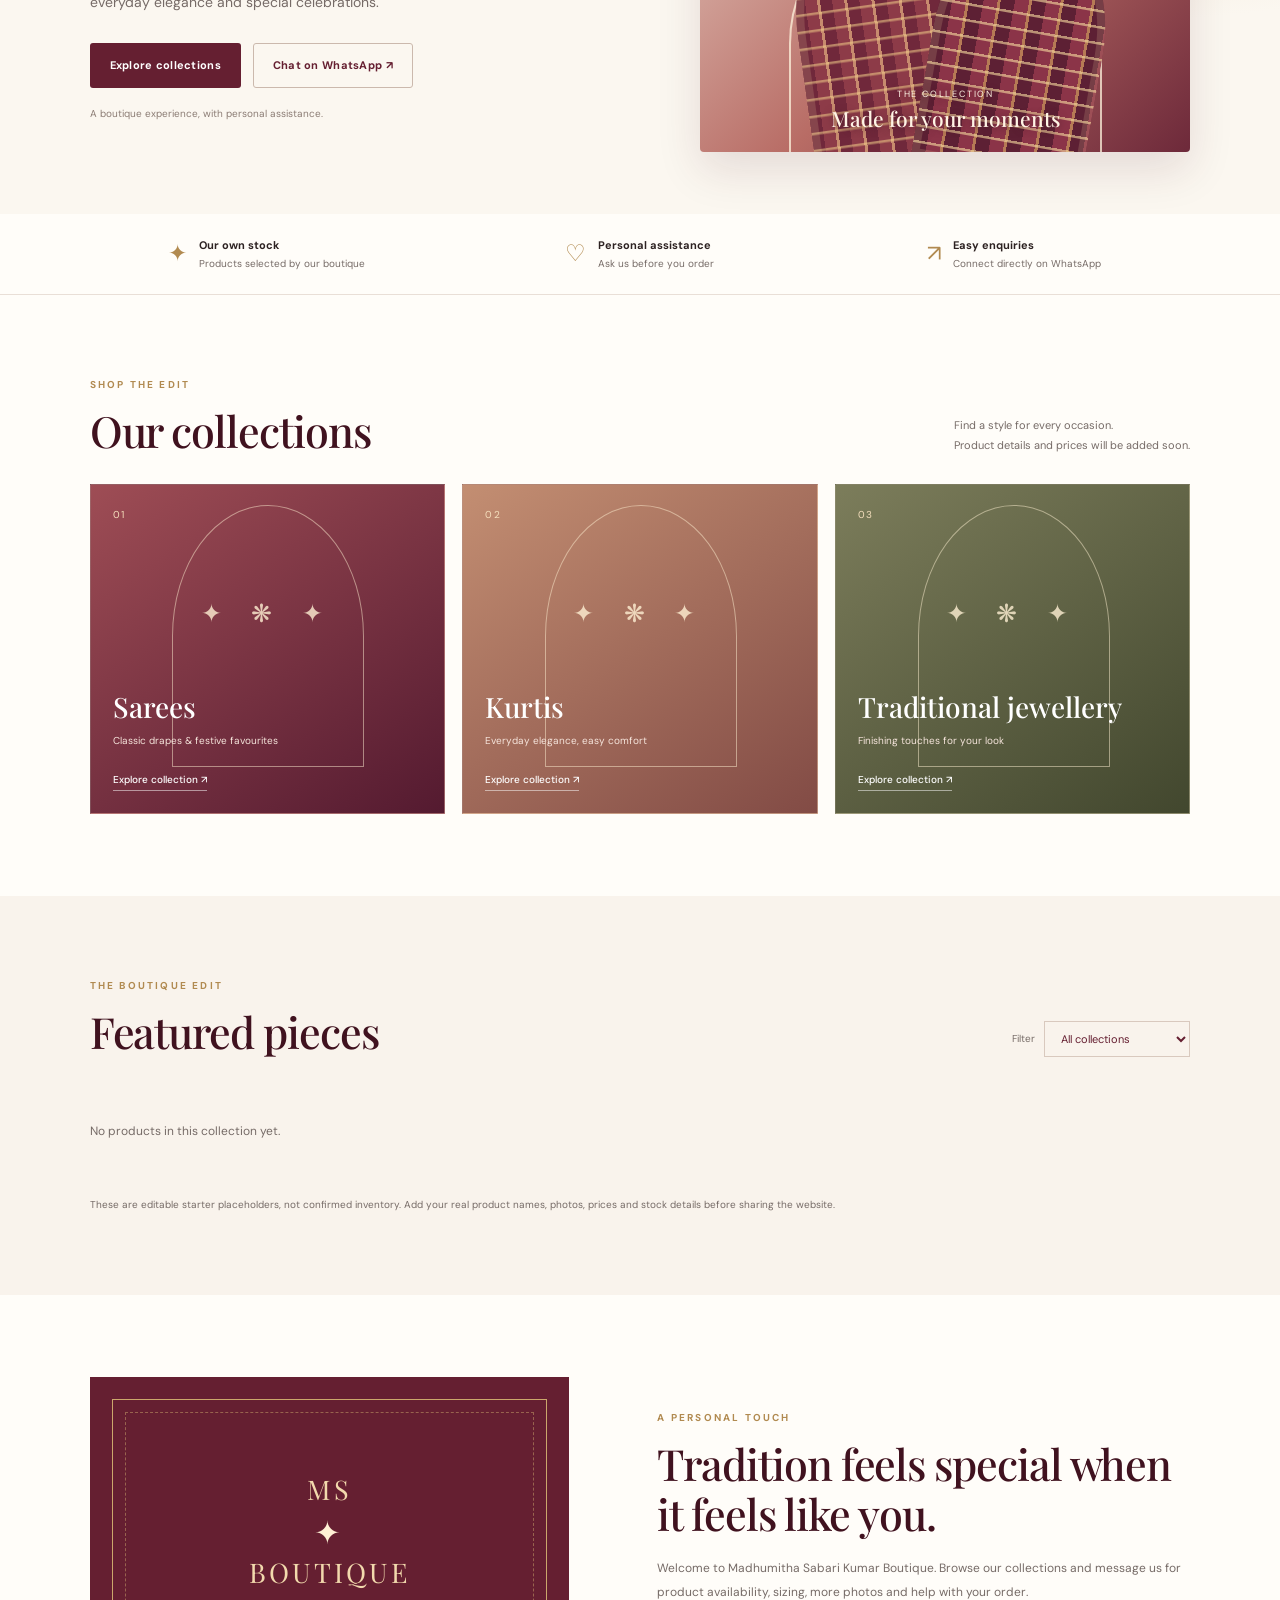
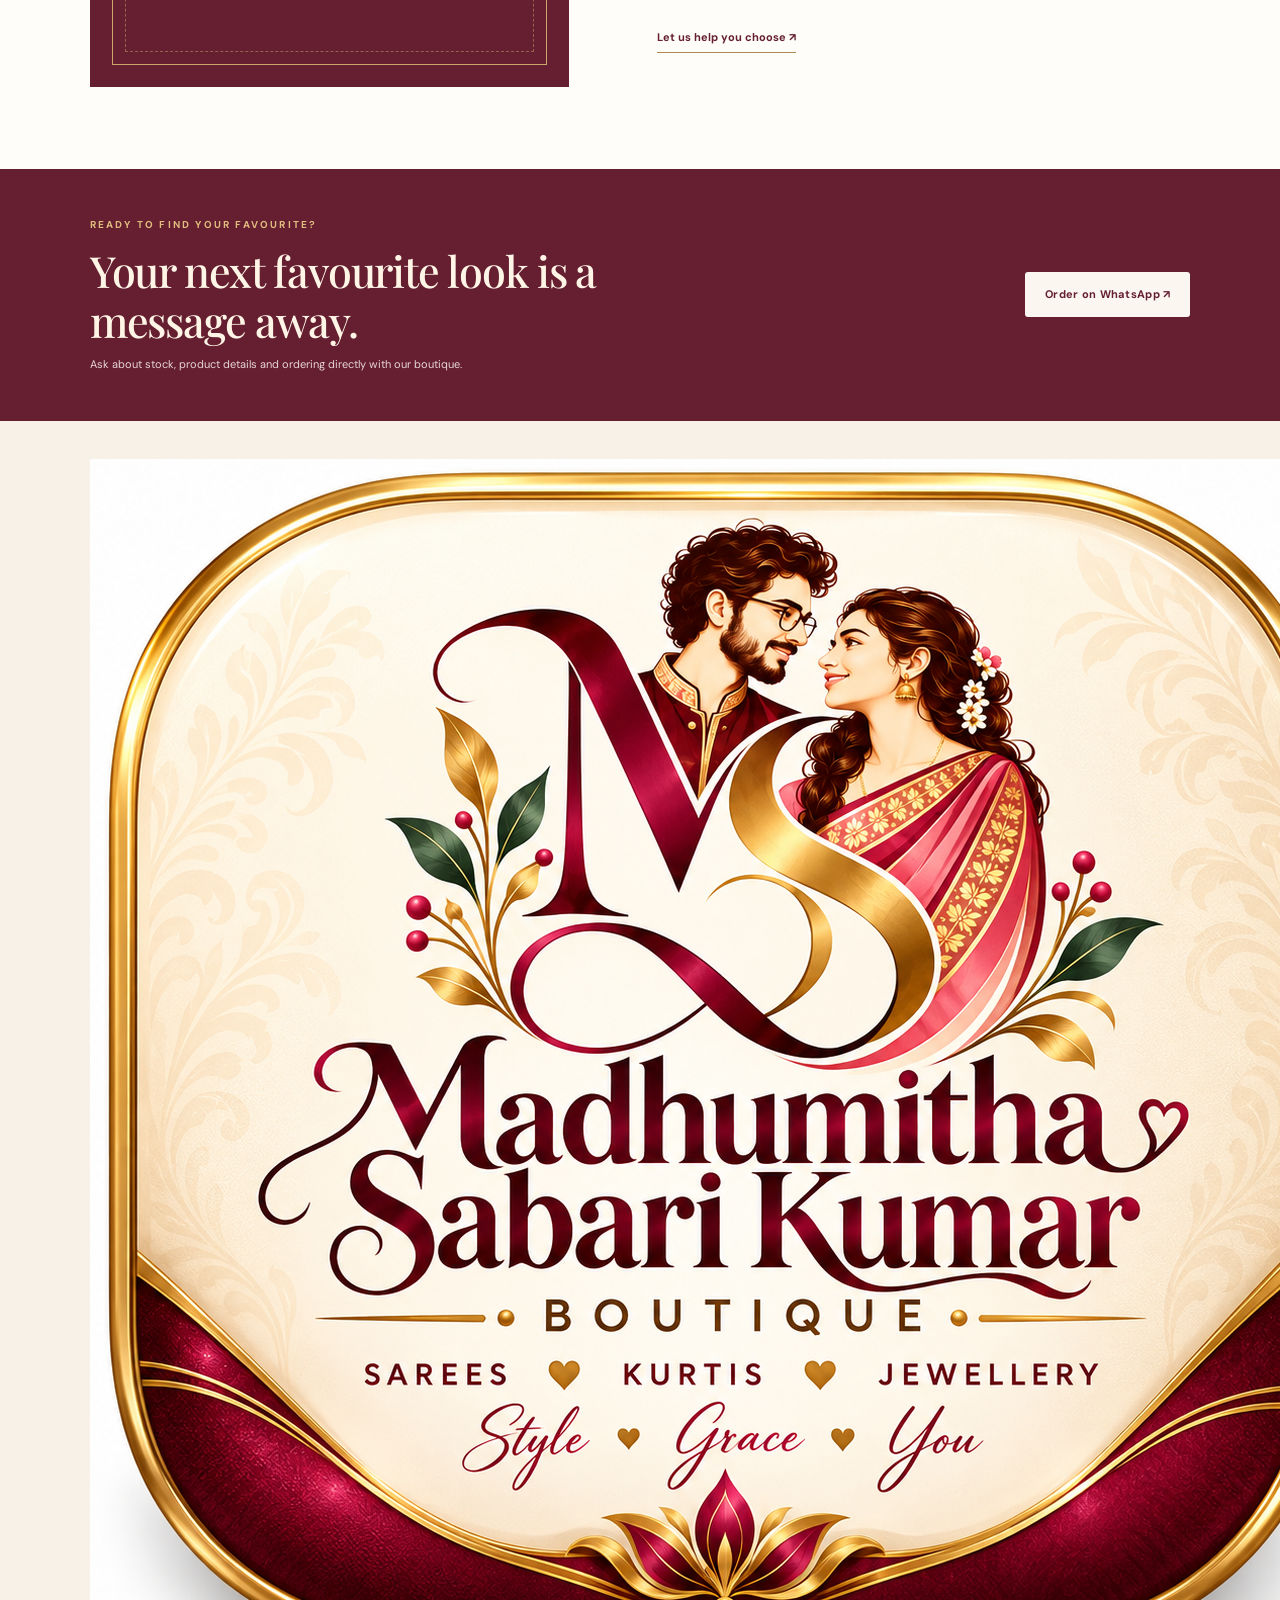
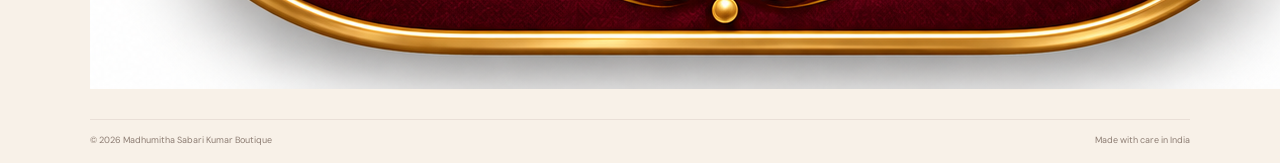
==== commit 7007dc4a: "Add original boutique logo to website header and footer" ====
--- a/index.html
+++ b/index.html
@@ -13,7 +13,10 @@
   <div class="announcement">Traditional style, thoughtfully chosen · Orders welcome on WhatsApp</div>
   <header class="site-header">
     <a class="brand" href="#" aria-label="Madhumitha Sabari Kumar Boutique home">
-      <span class="brand-mark">MS</span>
+      <img
+  class="brand-logo"
+  src="./icons/boutique-icon.png"
+  alt="Madhumitha Sabari Kumar Boutique">
       <span class="brand-copy"><strong>Madhumitha Sabari Kumar</strong><small>BOUTIQUE</small></span>
     </a>
     <nav aria-label="Main navigation">
@@ -90,7 +93,10 @@
 
   <footer id="contact">
     <div class="footer-main">
-      <div class="footer-brand"><span class="brand-mark">MS</span><div><strong>Madhumitha Sabari Kumar Boutique</strong><p>Traditional style, personal service.</p></div></div>
+      <div class="footer-brand"><img
+  class="brand-logo"
+  src="./icons/boutique-icon.png"
+  alt="Madhumitha Sabari Kumar Boutique"><div><strong>Madhumitha Sabari Kumar Boutique</strong><p>Traditional style, personal service.</p></div></div>
       <div><strong>Explore</strong><a href="#collections">Collections</a><a href="#about">Our boutique</a><a href="#products">Featured pieces</a></div>
       <div><strong>Contact</strong><a href="https://wa.me/917695957823" target="_blank" rel="noopener">WhatsApp: 7695957823</a><span>Payment: UPI and cards preferred</span><span>Shipping and returns: please enquire</span></div>
     </div>
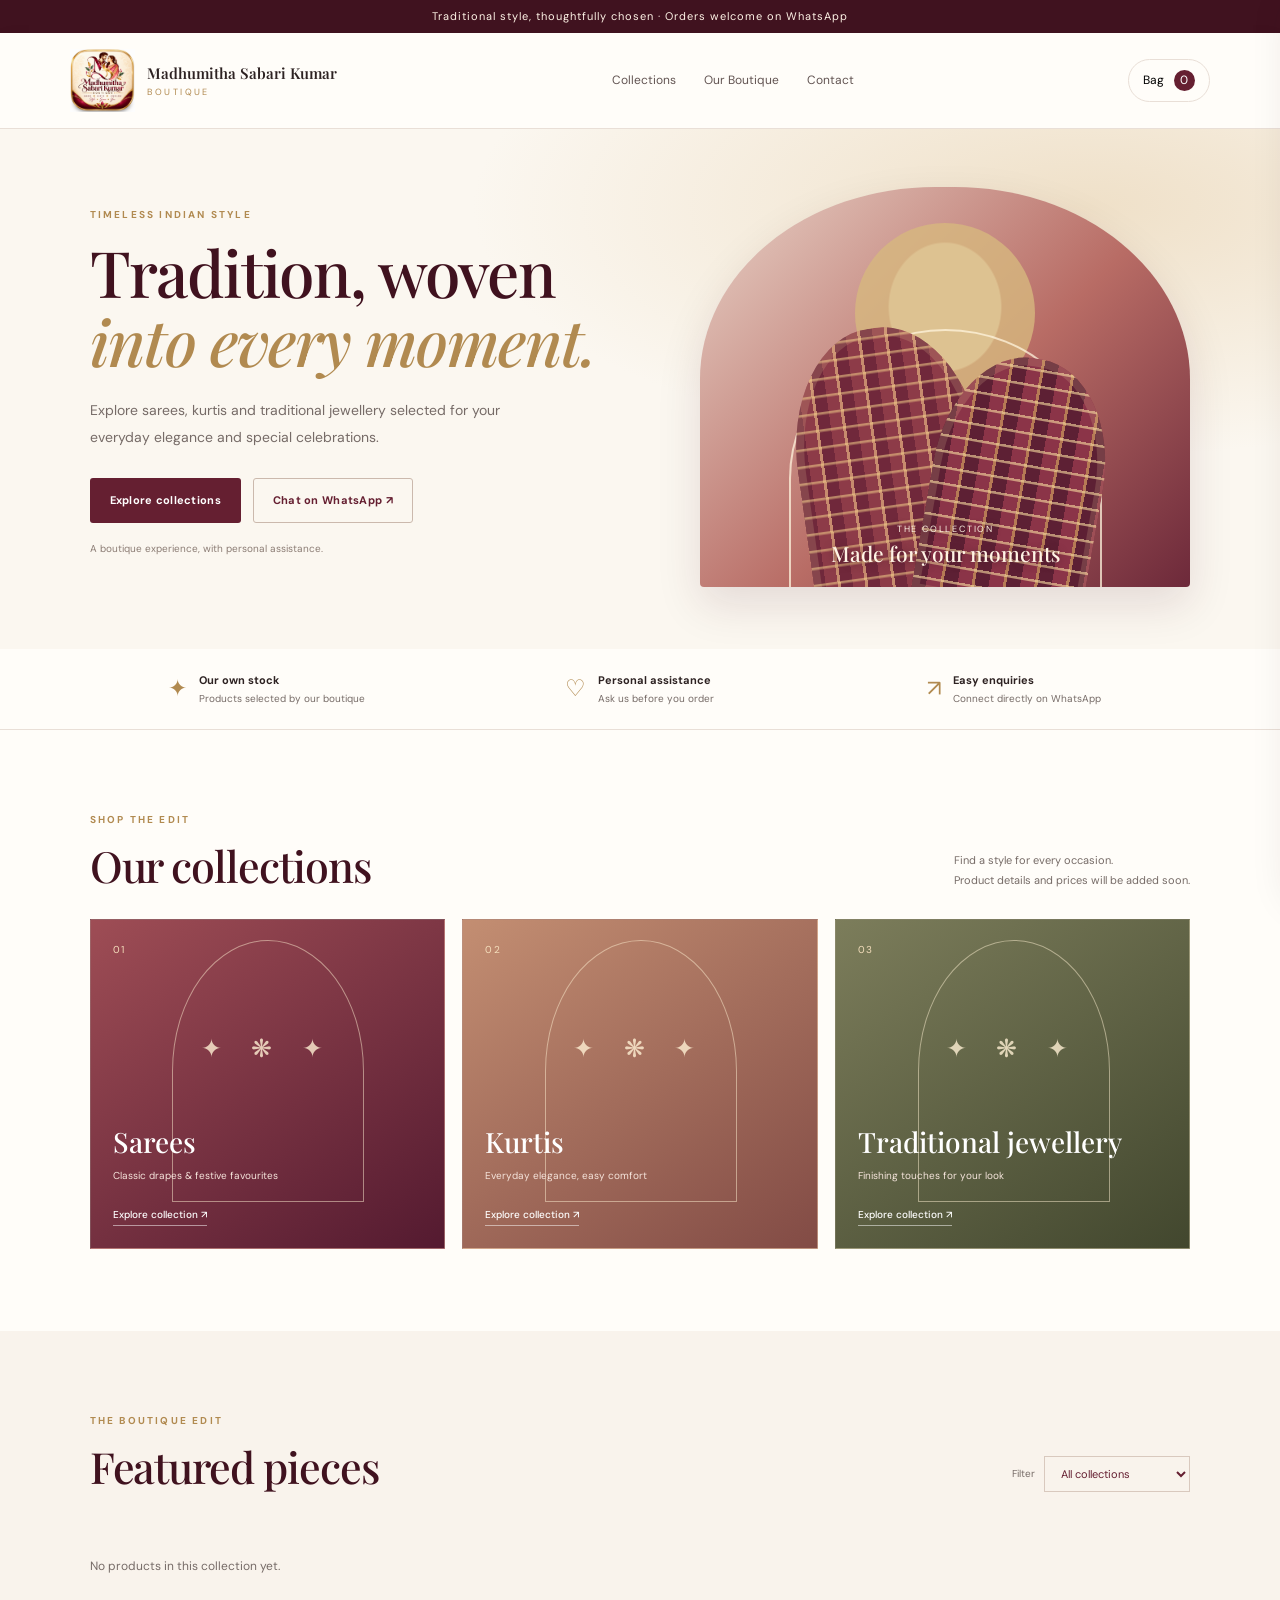
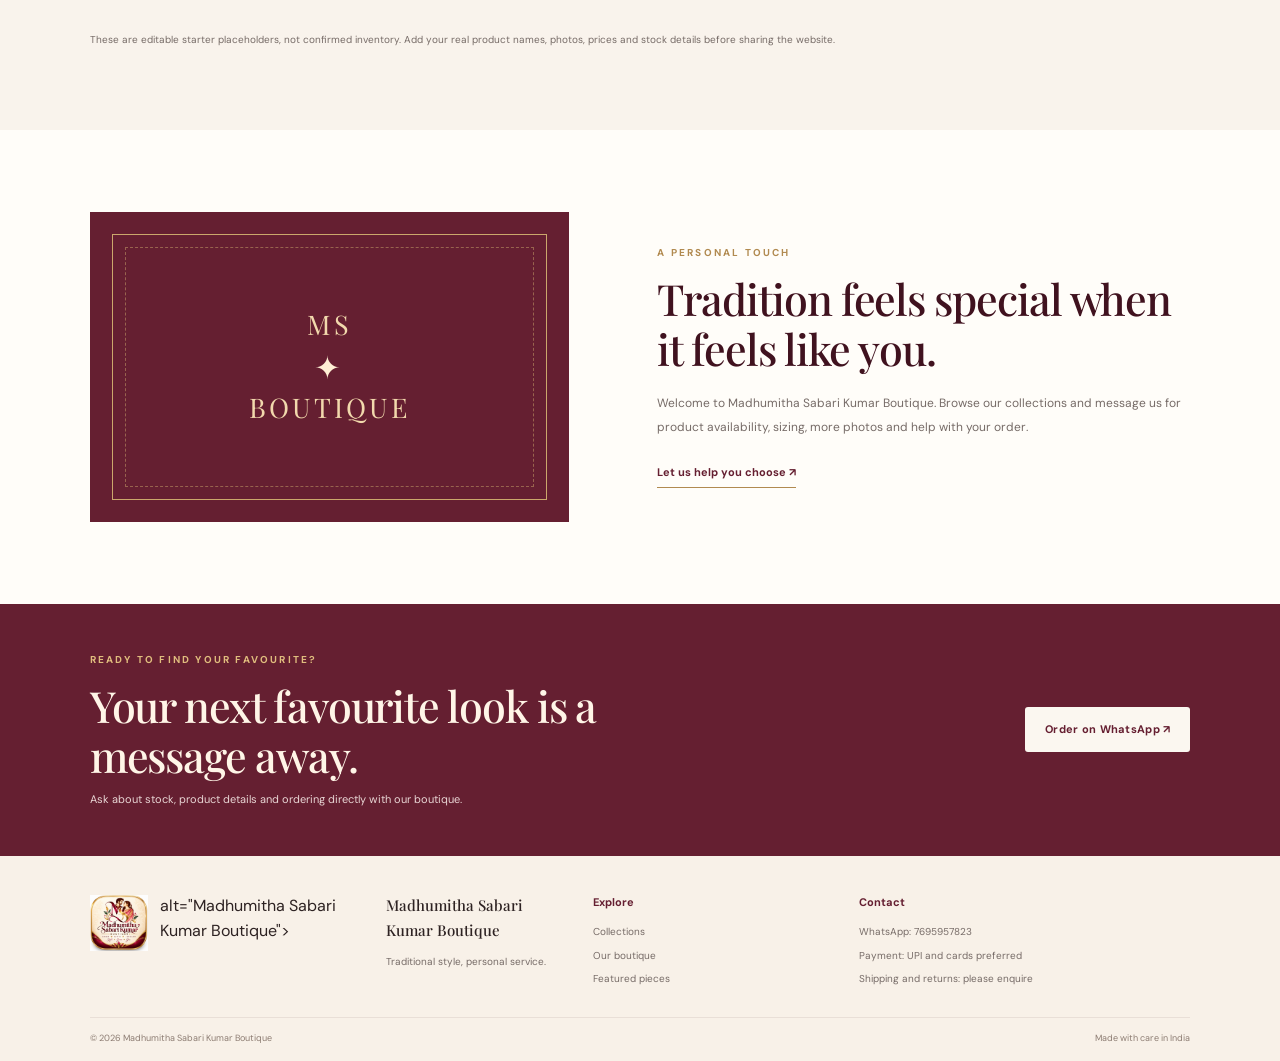
==== commit 2438e83c: "Resize boutique logo in header and footer" ====
--- a/index.html
+++ b/index.html
@@ -14,9 +14,7 @@
   <header class="site-header">
     <a class="brand" href="#" aria-label="Madhumitha Sabari Kumar Boutique home">
       <img
-  class="brand-logo"
-  src="./icons/boutique-icon.png"
-  alt="Madhumitha Sabari Kumar Boutique">
+  <img class="brand-logo" src="./icons/boutique-icon.png" alt="Madhumitha Sabari Kumar Boutique" width="65" height="65" style="width:65px;height:65px;max-width:65px;object-fit:contain;display:block;">
       <span class="brand-copy"><strong>Madhumitha Sabari Kumar</strong><small>BOUTIQUE</small></span>
     </a>
     <nav aria-label="Main navigation">
@@ -94,8 +92,7 @@
   <footer id="contact">
     <div class="footer-main">
       <div class="footer-brand"><img
-  class="brand-logo"
-  src="./icons/boutique-icon.png"
+  <img class="brand-logo" src="./icons/boutique-icon.png" alt="Madhumitha Sabari Kumar Boutique" width="58" height="58" style="width:58px;height:58px;max-width:58px;object-fit:contain;display:block;">
   alt="Madhumitha Sabari Kumar Boutique"><div><strong>Madhumitha Sabari Kumar Boutique</strong><p>Traditional style, personal service.</p></div></div>
       <div><strong>Explore</strong><a href="#collections">Collections</a><a href="#about">Our boutique</a><a href="#products">Featured pieces</a></div>
       <div><strong>Contact</strong><a href="https://wa.me/917695957823" target="_blank" rel="noopener">WhatsApp: 7695957823</a><span>Payment: UPI and cards preferred</span><span>Shipping and returns: please enquire</span></div>
--- a/styles.css
+++ b/styles.css
@@ -96,3 +96,50 @@
     padding-bottom: 48px;
   }
 }
+/* Original boutique logo */
+.brand-logo {
+  width: 65px;
+  height: 65px;
+  object-fit: contain;
+  flex-shrink: 0;
+}
+
+.footer-brand .brand-logo {
+  width: 58px;
+  height: 58px;
+}
+
+@media (max-width: 560px) {
+  .brand-logo {
+    width: 52px;
+    height: 52px;
+  }
+}
+.brand {
+  min-width: 0;
+}
+
+.brand-logo {
+  display: block;
+  width: 65px !important;
+  height: 65px !important;
+  max-width: 65px !important;
+  object-fit: contain;
+  flex: 0 0 65px;
+}
+
+.footer-brand .brand-logo {
+  width: 58px !important;
+  height: 58px !important;
+  max-width: 58px !important;
+  flex-basis: 58px;
+}
+
+@media (max-width: 560px) {
+  .brand-logo {
+    width: 52px !important;
+    height: 52px !important;
+    max-width: 52px !important;
+    flex-basis: 52px;
+  }
+}
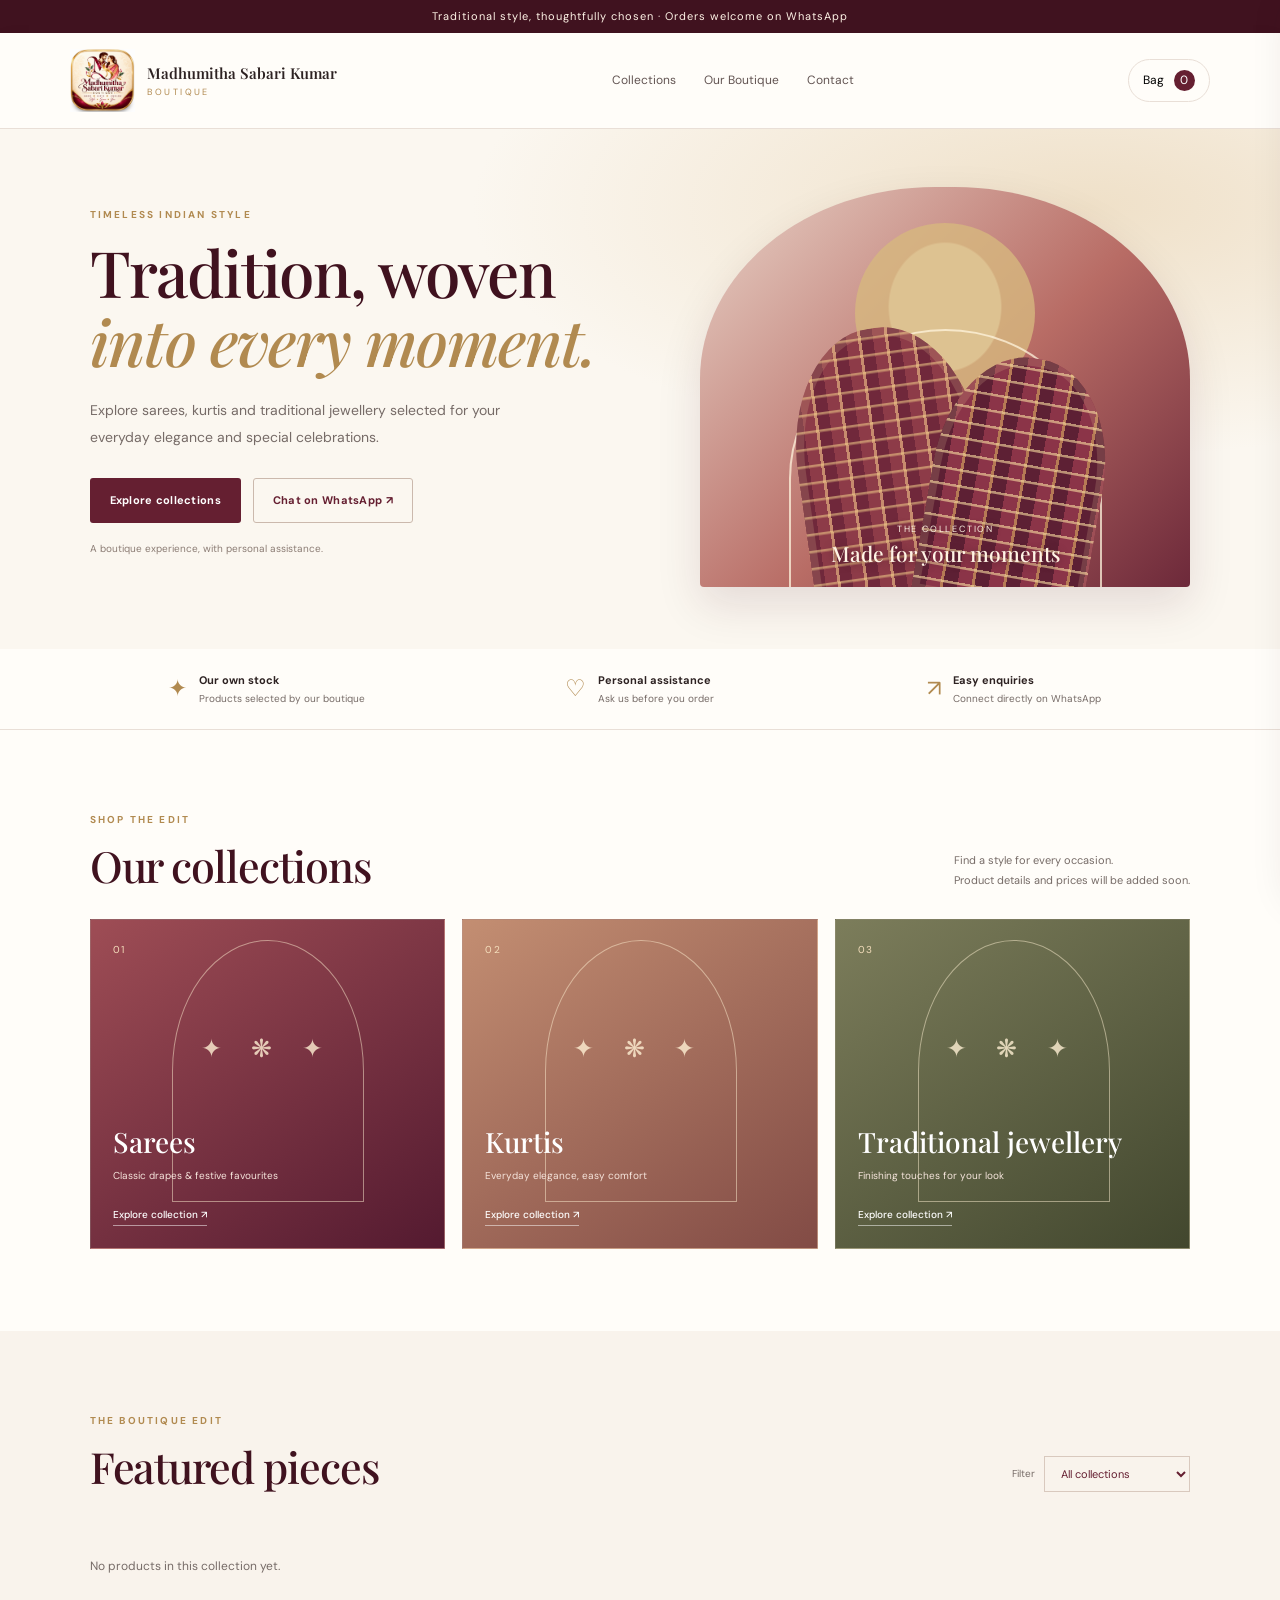
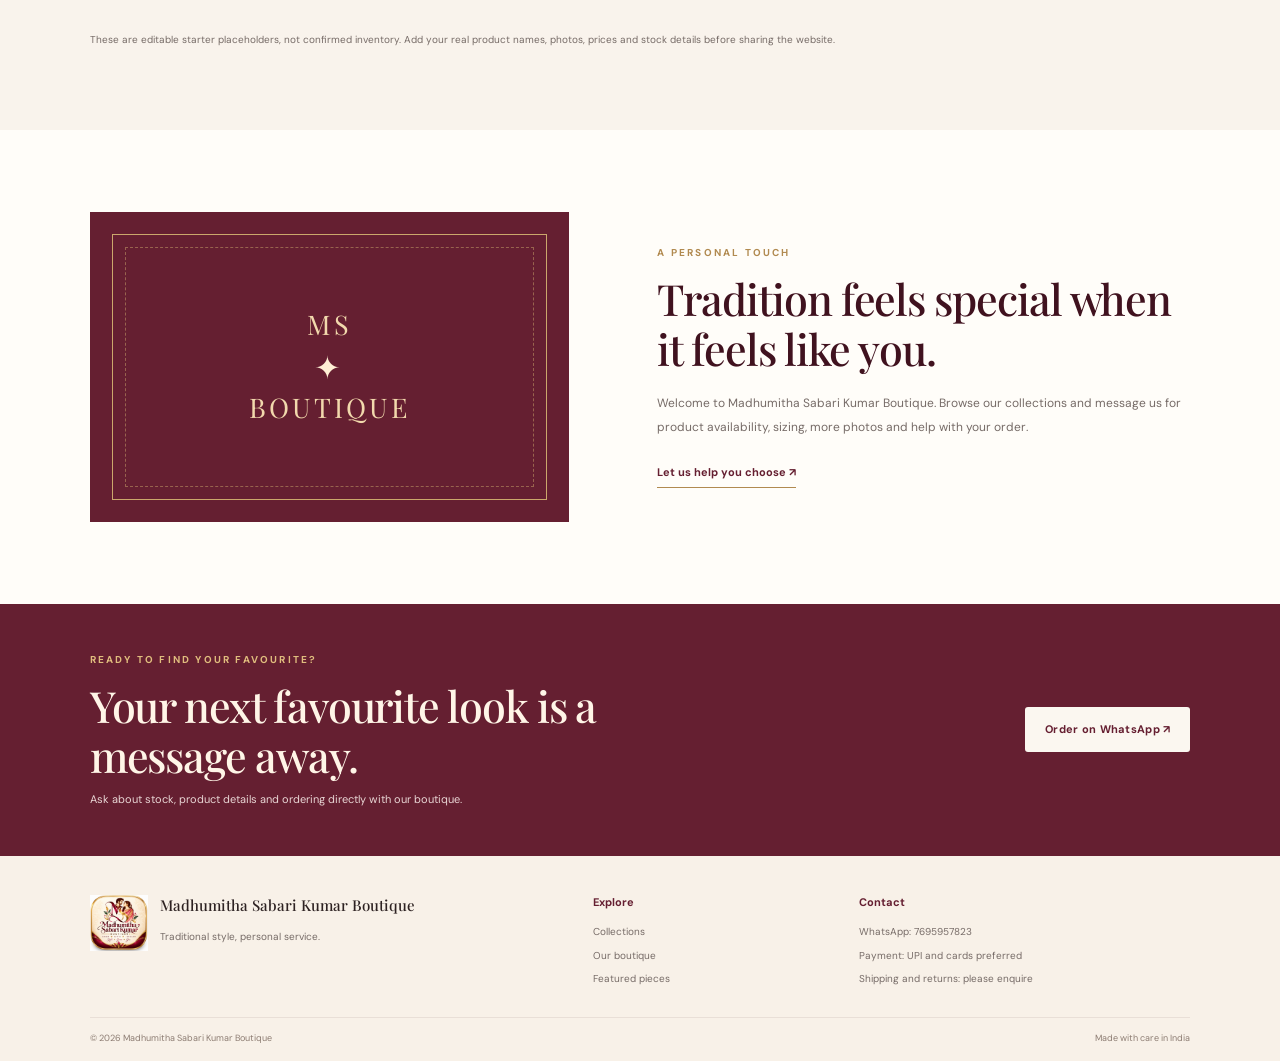
==== commit be6cc543: "Remove duplicate boutique header logo" ====
--- a/index.html
+++ b/index.html
@@ -13,10 +13,17 @@
   <div class="announcement">Traditional style, thoughtfully chosen · Orders welcome on WhatsApp</div>
   <header class="site-header">
     <a class="brand" href="#" aria-label="Madhumitha Sabari Kumar Boutique home">
-      <img
-  <img class="brand-logo" src="./icons/boutique-icon.png" alt="Madhumitha Sabari Kumar Boutique" width="65" height="65" style="width:65px;height:65px;max-width:65px;object-fit:contain;display:block;">
-      <span class="brand-copy"><strong>Madhumitha Sabari Kumar</strong><small>BOUTIQUE</small></span>
-    </a>
+  <img
+    class="brand-logo"
+    src="./icons/boutique-icon.png"
+    alt="Madhumitha Sabari Kumar Boutique"
+    width="65"
+    height="65">
+  <span class="brand-copy">
+    <strong>Madhumitha Sabari Kumar</strong>
+    <small>BOUTIQUE</small>
+  </span>
+</a>
     <nav aria-label="Main navigation">
       <a href="#collections">Collections</a>
       <a href="#about">Our Boutique</a>
@@ -91,9 +98,18 @@
 
   <footer id="contact">
     <div class="footer-main">
-      <div class="footer-brand"><img
-  <img class="brand-logo" src="./icons/boutique-icon.png" alt="Madhumitha Sabari Kumar Boutique" width="58" height="58" style="width:58px;height:58px;max-width:58px;object-fit:contain;display:block;">
-  alt="Madhumitha Sabari Kumar Boutique"><div><strong>Madhumitha Sabari Kumar Boutique</strong><p>Traditional style, personal service.</p></div></div>
+      <div class="footer-brand">
+  <img
+    class="brand-logo"
+    src="./icons/boutique-icon.png"
+    alt="Madhumitha Sabari Kumar Boutique"
+    width="58"
+    height="58">
+  <div>
+    <strong>Madhumitha Sabari Kumar Boutique</strong>
+    <p>Traditional style, personal service.</p>
+  </div>
+</div>
       <div><strong>Explore</strong><a href="#collections">Collections</a><a href="#about">Our boutique</a><a href="#products">Featured pieces</a></div>
       <div><strong>Contact</strong><a href="https://wa.me/917695957823" target="_blank" rel="noopener">WhatsApp: 7695957823</a><span>Payment: UPI and cards preferred</span><span>Shipping and returns: please enquire</span></div>
     </div>
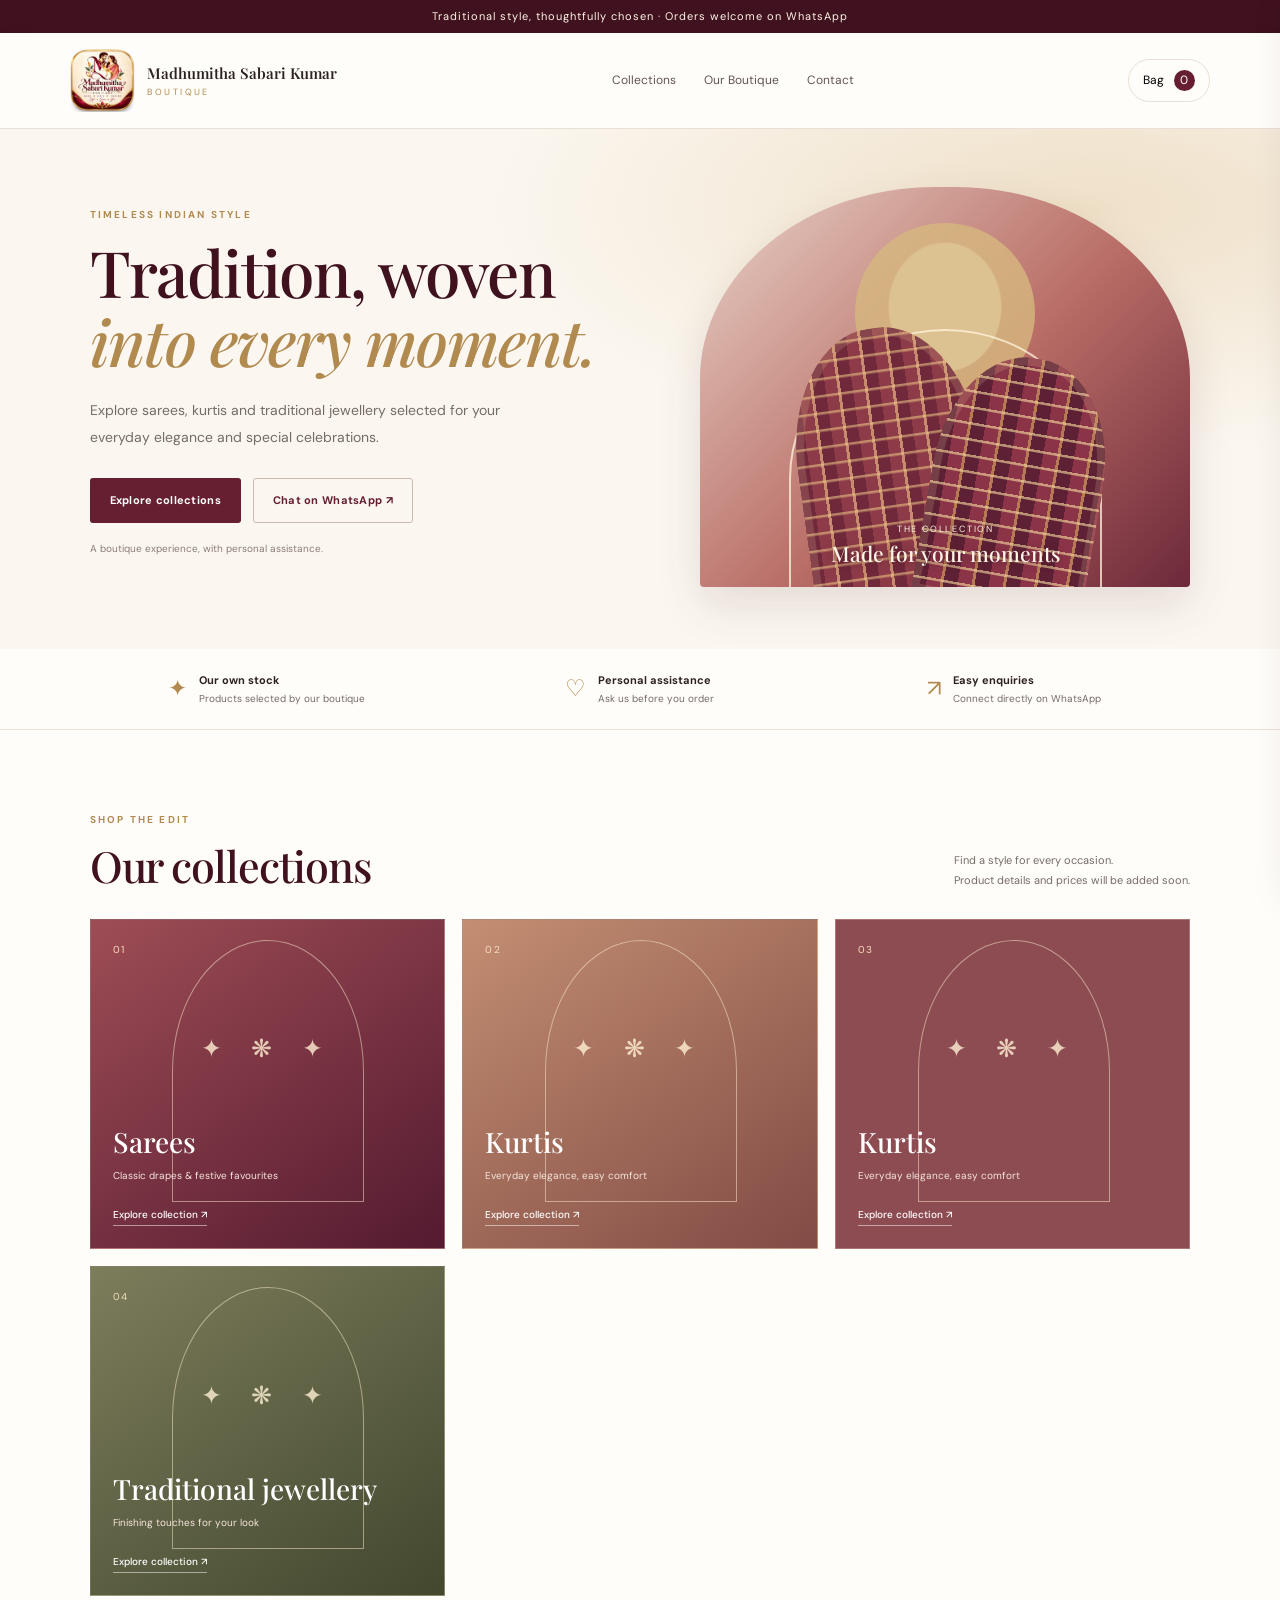
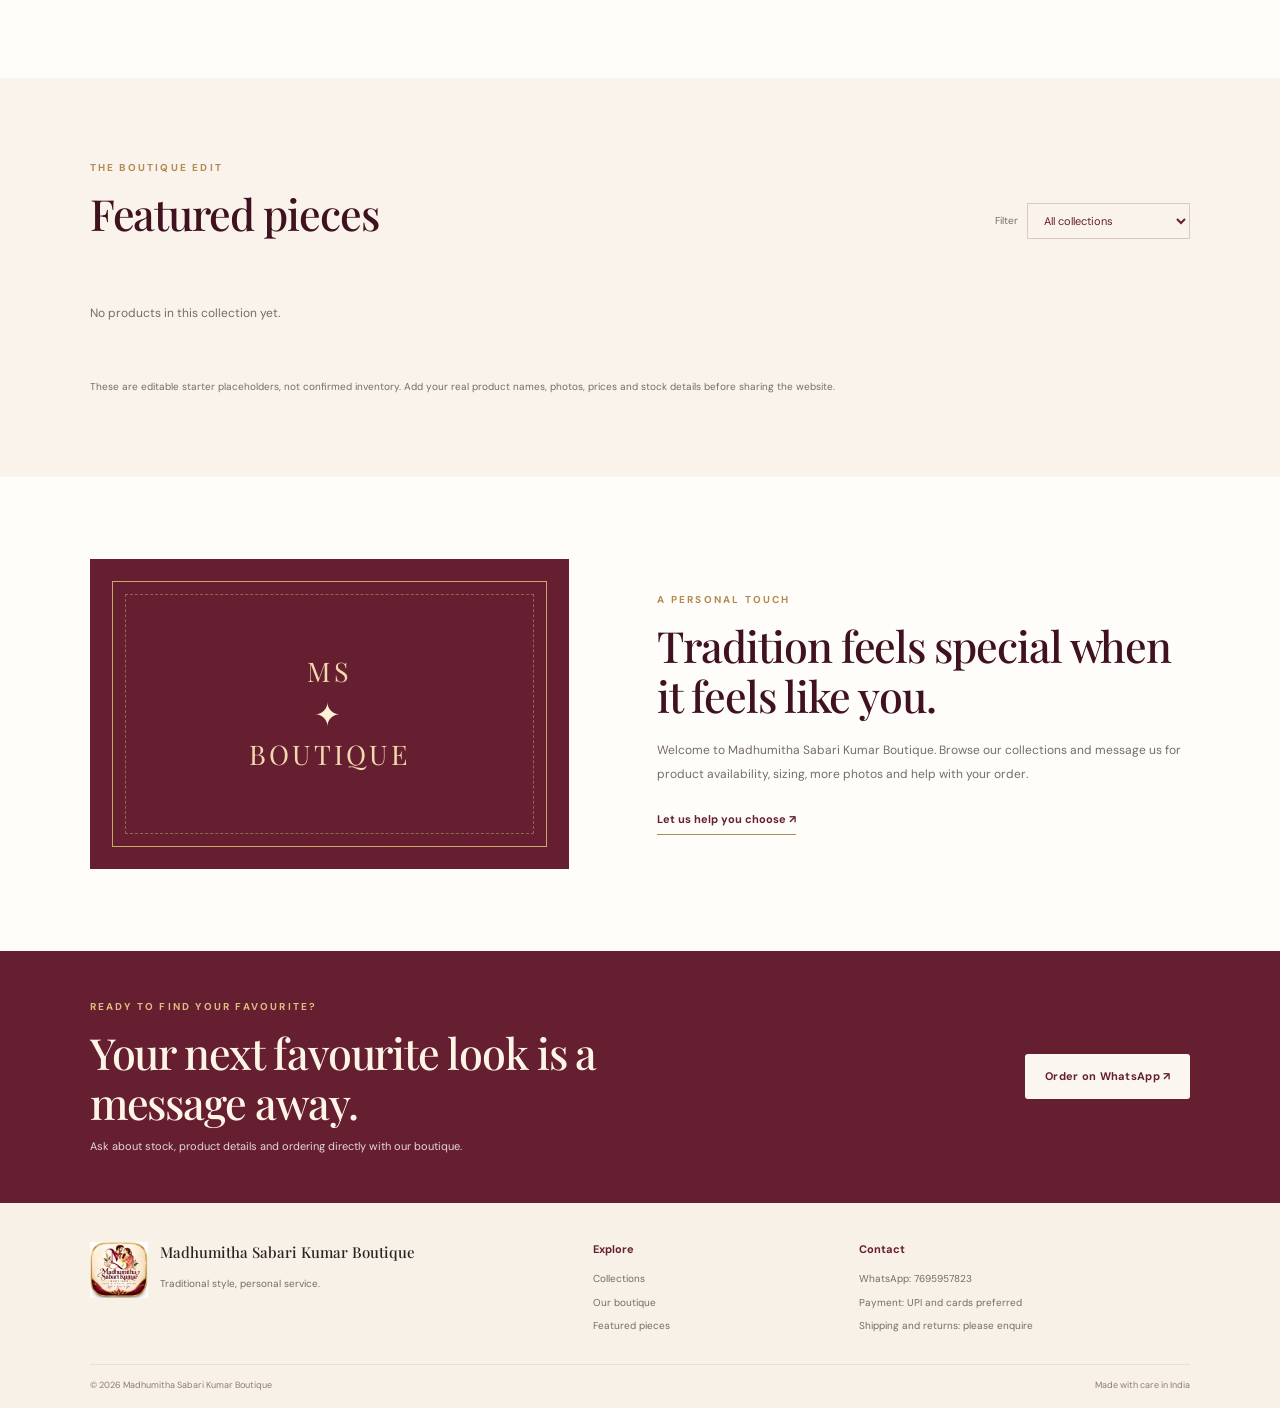
==== commit 03da7d26: "Add Women's Bottom Wear category" ====
--- a/index.html
+++ b/index.html
@@ -65,7 +65,8 @@
       <div class="category-grid">
         <a class="category-card category-sarees" href="#products" data-category-link="Sarees"><span class="category-number">01</span><span class="category-bottom"><strong>Sarees</strong><small>Classic drapes & festive favourites</small><b>Explore collection ↗</b></span></a>
         <a class="category-card category-kurtis" href="#products" data-category-link="Kurtis"><span class="category-number">02</span><span class="category-bottom"><strong>Kurtis</strong><small>Everyday elegance, easy comfort</small><b>Explore collection ↗</b></span></a>
-        <a class="category-card category-jewellery" href="#products" data-category-link="Traditional jewellery"><span class="category-number">03</span><span class="category-bottom"><strong>Traditional jewellery</strong><small>Finishing touches for your look</small><b>Explore collection ↗</b></span></a>
+       <a class="category-card category-bottomwear" href="#products" data-category-link="Women's Bottom Wear"><span class="category-number">03</span><span class="category-bottom"><strong>Kurtis</strong><small>Everyday elegance, easy comfort</small><b>Explore collection ↗</b></span></a>
+        <a class="category-card category-jewellery" href="#products" data-category-link="Traditional jewellery"><span class="category-number">04</span><span class="category-bottom"><strong>Traditional jewellery</strong><small>Finishing touches for your look</small><b>Explore collection ↗</b></span></a>
       </div>
     </section>
 
@@ -77,6 +78,7 @@
             <option value="All">All collections</option>
             <option value="Sarees">Sarees</option>
             <option value="Kurtis">Kurtis</option>
+            <option value="Women's Bottom Wear">Women's Bottom Wear</option>
             <option value="Traditional jewellery">Traditional jewellery</option>
           </select>
         </label>
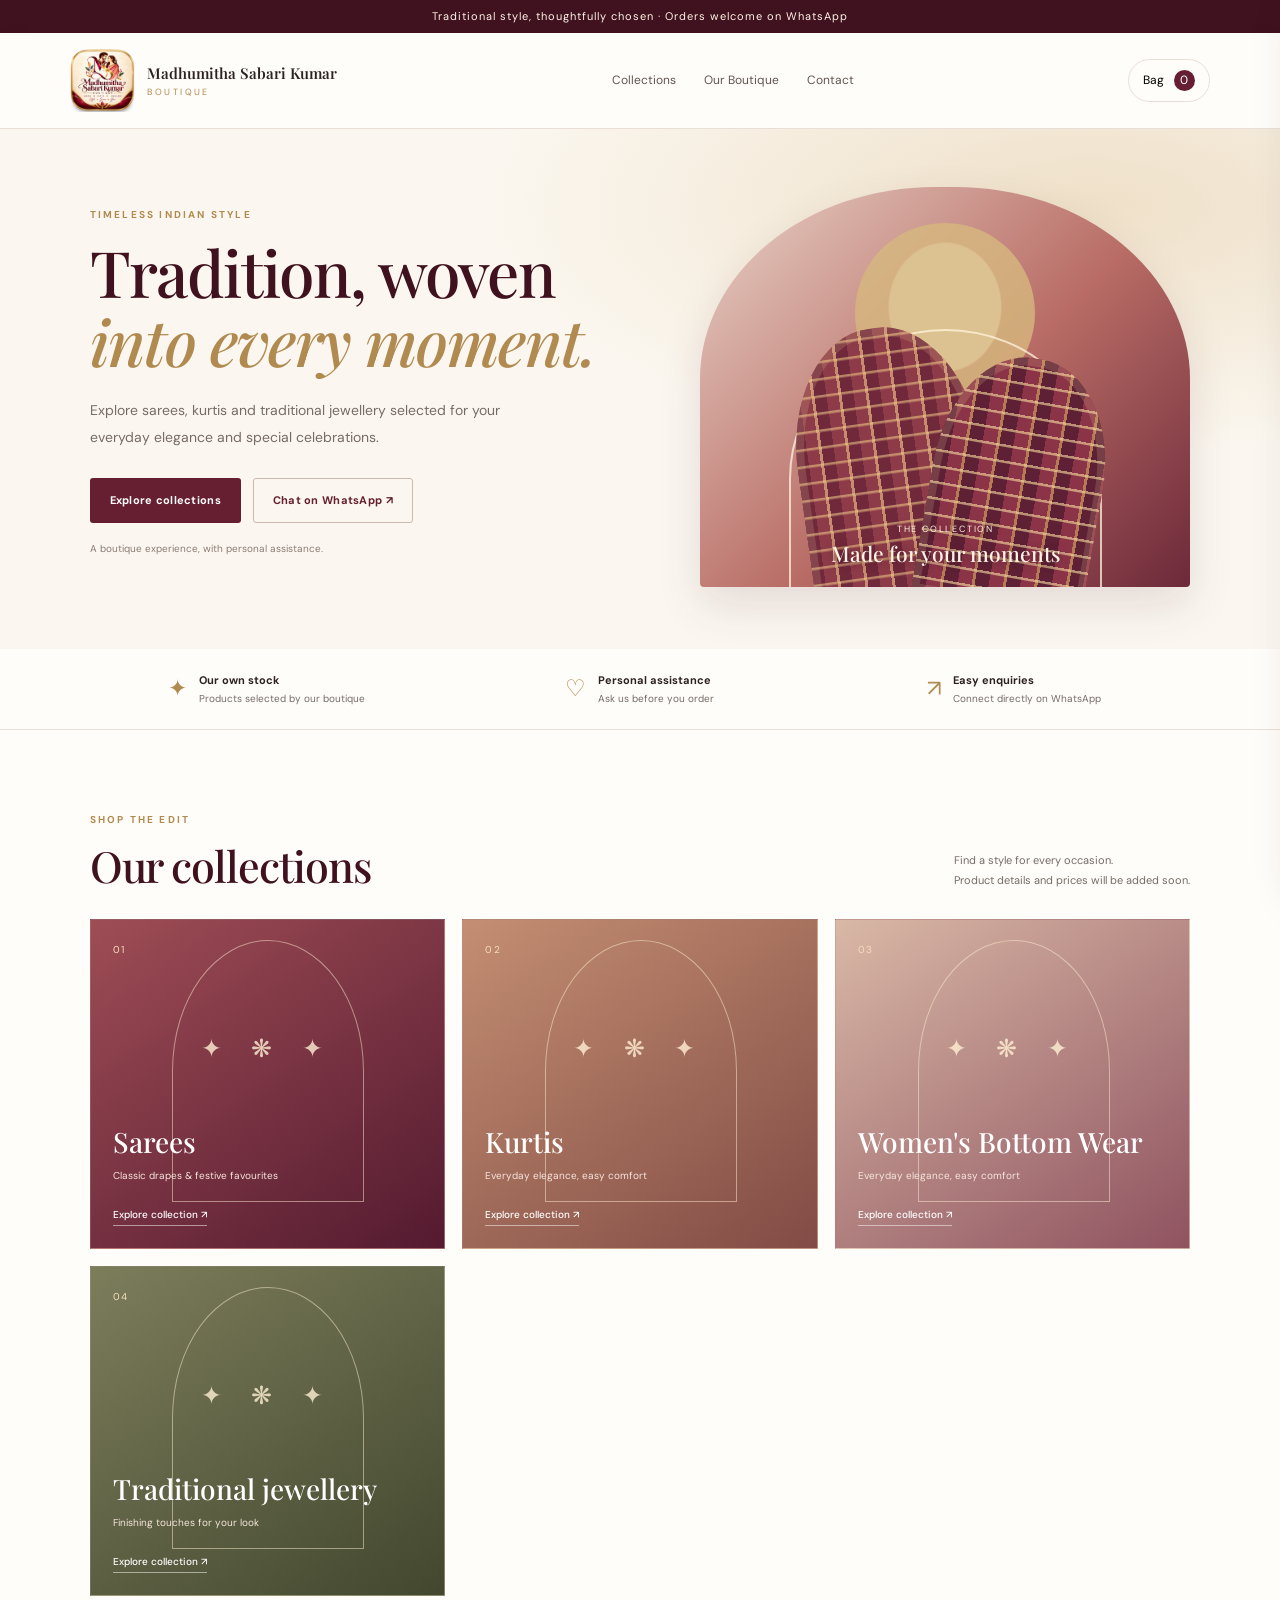
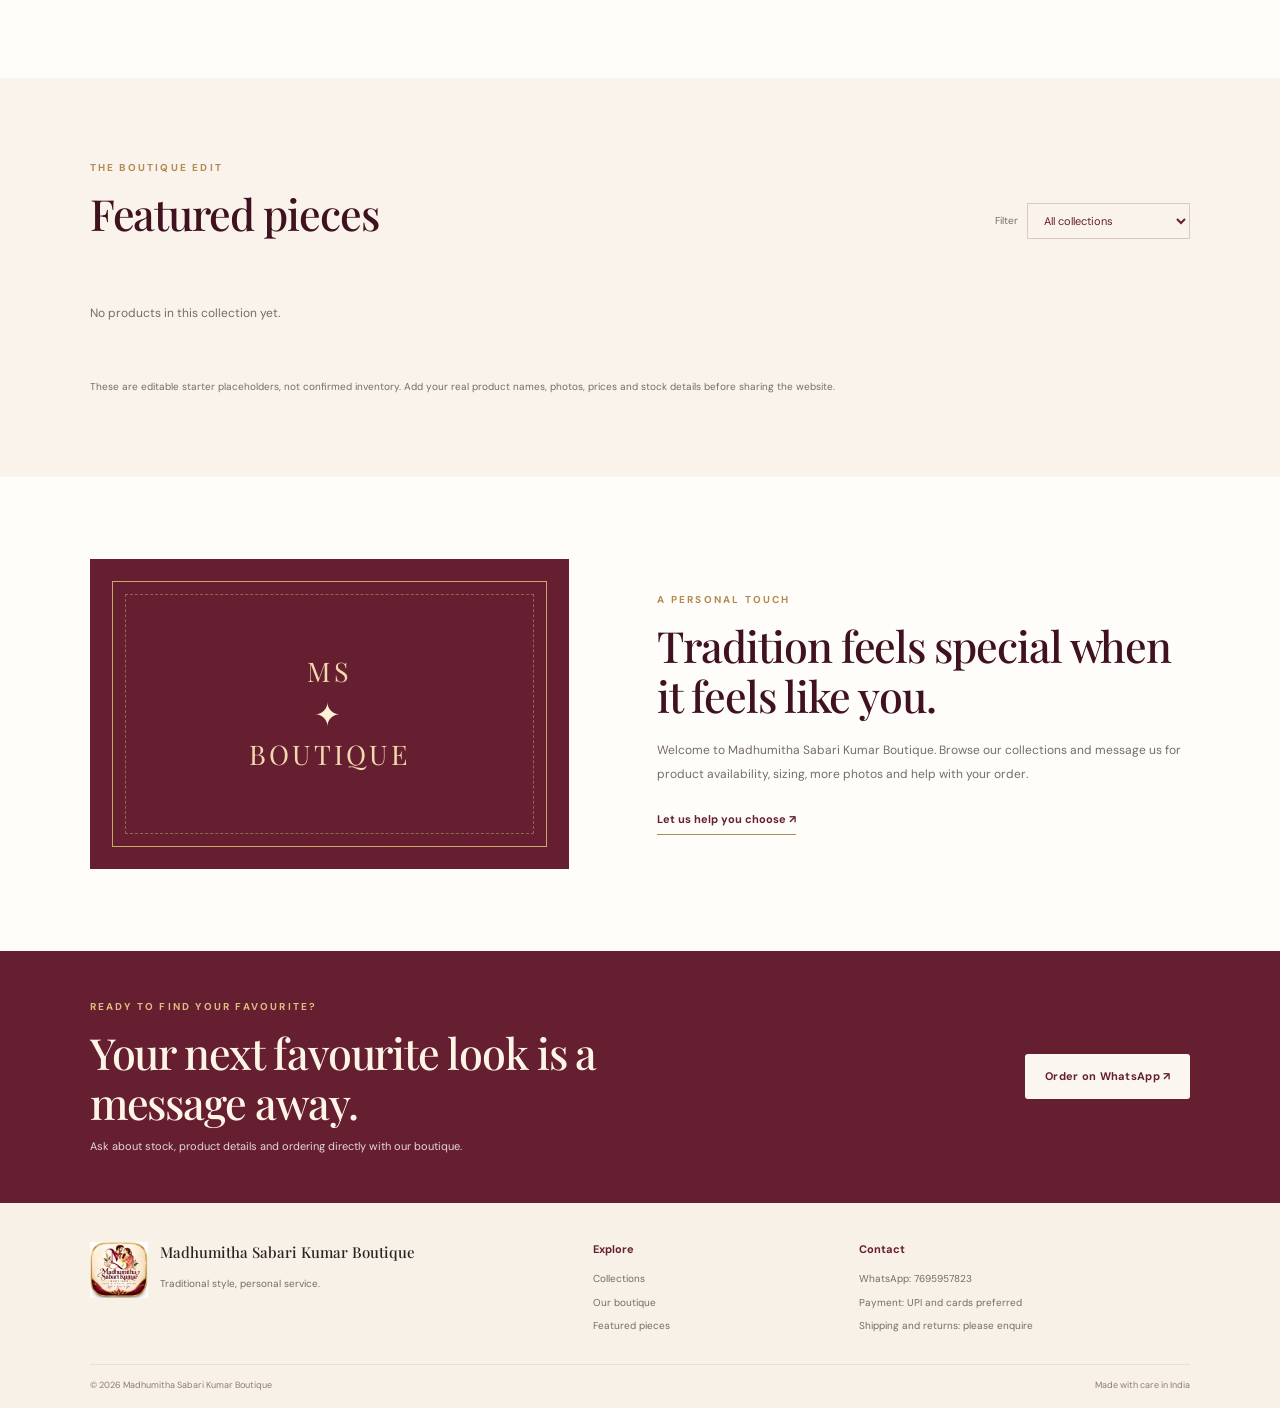
==== commit c822baff: "Correct category name for women's bottom wear" ====
--- a/index.html
+++ b/index.html
@@ -65,7 +65,7 @@
       <div class="category-grid">
         <a class="category-card category-sarees" href="#products" data-category-link="Sarees"><span class="category-number">01</span><span class="category-bottom"><strong>Sarees</strong><small>Classic drapes & festive favourites</small><b>Explore collection ↗</b></span></a>
         <a class="category-card category-kurtis" href="#products" data-category-link="Kurtis"><span class="category-number">02</span><span class="category-bottom"><strong>Kurtis</strong><small>Everyday elegance, easy comfort</small><b>Explore collection ↗</b></span></a>
-       <a class="category-card category-bottomwear" href="#products" data-category-link="Women's Bottom Wear"><span class="category-number">03</span><span class="category-bottom"><strong>Kurtis</strong><small>Everyday elegance, easy comfort</small><b>Explore collection ↗</b></span></a>
+       <a class="category-card category-bottomwear" href="#products" data-category-link="Women's Bottom Wear"><span class="category-number">03</span><span class="category-bottom"><strong>Women's Bottom Wear</strong><small>Everyday elegance, easy comfort</small><b>Explore collection ↗</b></span></a>
         <a class="category-card category-jewellery" href="#products" data-category-link="Traditional jewellery"><span class="category-number">04</span><span class="category-bottom"><strong>Traditional jewellery</strong><small>Finishing touches for your look</small><b>Explore collection ↗</b></span></a>
       </div>
     </section>
--- a/styles.css
+++ b/styles.css
@@ -1,6 +1,9 @@
 @import url('https://fonts.googleapis.com/css2?family=DM+Sans:wght@400;500;600;700&family=Playfair+Display:ital,wght@0,500;0,600;0,700;1,500;1,600&display=swap');
 :root{--wine:#651f31;--wine-dark:#40121f;--rose:#ead7d4;--cream:#fbf7f0;--paper:#fffdf9;--gold:#b18a50;--ink:#2d2222;--muted:#766b67;--line:#e9dfd7;--serif:'Playfair Display',Georgia,serif;--sans:'DM Sans',Arial,sans-serif}
 *{box-sizing:border-box}html{scroll-behavior:smooth}body{margin:0;background:var(--paper);color:var(--ink);font-family:var(--sans);line-height:1.55}a{color:inherit;text-decoration:none}button,select{font:inherit}.announcement{padding:8px 16px;text-align:center;background:var(--wine-dark);color:#fff4e7;font-size:11px;letter-spacing:.09em}.site-header{height:auto;min-height:82px;padding:15px 5.5%;display:flex;align-items:center;justify-content:space-between;gap:24px;border-bottom:1px solid var(--line);background:var(--paper)}.brand,.footer-brand{display:flex;align-items:center;gap:12px}.brand-mark{display:grid;place-items:center;width:46px;height:46px;border:1px solid var(--gold);border-radius:50%;font-family:var(--serif);font-size:14px;color:var(--wine);letter-spacing:.04em;flex-shrink:0}.brand-copy{display:flex;flex-direction:column;line-height:1.2}.brand-copy strong{font-family:var(--serif);font-size:15px;font-weight:600}.brand-copy small{font-size:9px;letter-spacing:.27em;color:var(--gold);margin-top:5px}.site-header nav{display:flex;gap:28px;font-size:12px;color:#625452}.site-header nav a:hover,.text-link:hover{color:var(--gold)}.cart-toggle{background:transparent;border:1px solid var(--line);padding:10px 14px;border-radius:30px;font-size:12px;cursor:pointer}.cart-toggle span{display:inline-grid;place-items:center;background:var(--wine);color:white;border-radius:50%;width:21px;height:21px;margin-left:7px}.hero{display:grid;grid-template-columns:1fr 1fr;min-height:520px;background:var(--cream);padding:50px 7% 54px;gap:5%;align-items:center}.hero-copy{max-width:540px}.eyebrow{font-size:10px;letter-spacing:.22em;color:var(--gold);font-weight:700;margin:0 0 14px}.hero h1{font-family:var(--serif);font-weight:500;font-size:clamp(38px,5vw,64px);line-height:1.08;letter-spacing:-.04em;margin:0 0 22px;color:var(--wine-dark)}.hero h1 em{color:var(--gold);font-weight:500}.hero-description{font-size:14px;color:var(--muted);max-width:440px;line-height:1.9}.hero-actions{display:flex;gap:12px;flex-wrap:wrap;margin-top:28px}.button{border:1px solid transparent;display:inline-flex;justify-content:center;align-items:center;min-height:45px;padding:12px 19px;font-size:11px;font-weight:700;letter-spacing:.025em;cursor:pointer;transition:.2s}.button-dark{background:var(--wine);color:white}.button-dark:hover{background:var(--wine-dark)}.button-outline{border-color:#cbb9ad;background:transparent;color:var(--wine)}.button-outline:hover{background:#f3e9e3}.button-light{background:var(--cream);color:var(--wine)}.hero-note{font-size:10px;color:#8b7c74;margin-top:18px}.hero-art{height:400px;max-width:490px;width:100%;justify-self:end;position:relative;overflow:hidden;background:#e6d0c4;background-image:radial-gradient(ellipse at 50% 30%,#f8eadd 0 16%,transparent 16.5%),linear-gradient(135deg,#e8d2c7,#b86c65 55%,#6d293a);border-radius:48% 48% 4px 4px}.sun-disc{position:absolute;width:180px;height:180px;border-radius:50%;background:#d7b87f;top:36px;left:calc(50% - 90px);opacity:.8}.arch{position:absolute;bottom:-42px;left:18%;width:64%;height:300px;border:2px solid rgba(255,245,222,.75);border-bottom:0;border-radius:50% 50% 0 0}.textile{position:absolute;bottom:-20px;width:38%;height:280px;border-radius:48% 48% 0 0;box-shadow:inset 0 0 0 8px rgba(245,214,161,.16);background:repeating-linear-gradient(0deg,transparent 0 14px,rgba(243,207,137,.55) 15px 17px),repeating-linear-gradient(90deg,#70283b 0 12px,#8d3b48 12px 24px,#c78b6e 24px 27px);transform:rotate(-8deg);left:20%}.textile-two{left:47%;width:35%;height:250px;transform:rotate(10deg);background:repeating-linear-gradient(0deg,transparent 0 13px,rgba(248,220,160,.6) 14px 16px),repeating-linear-gradient(90deg,#5d2034 0 14px,#8b3448 14px 28px,#b67a55 28px 31px)}.art-caption{position:absolute;bottom:18px;left:0;right:0;text-align:center;color:#fff4e5;display:flex;flex-direction:column;text-shadow:0 1px 8px #54202d}.art-caption span{font-size:9px;letter-spacing:.2em}.art-caption strong{font-family:var(--serif);font-size:21px;font-weight:500}.trust-strip{padding:22px 7%;display:grid;grid-template-columns:repeat(3,1fr);gap:20px;border-bottom:1px solid var(--line)}.trust-strip>div{display:flex;align-items:center;gap:12px;justify-content:center}.strip-icon{font-size:23px;color:var(--gold)}.trust-strip strong,.trust-strip small{display:block}.trust-strip strong{font-size:11px}.trust-strip small{font-size:10px;color:var(--muted);margin-top:2px}.section{padding:82px 7%}.section-heading{display:flex;justify-content:space-between;align-items:end;gap:20px;margin-bottom:28px}.section-heading h2,.story h2,.order-banner h2{font-family:var(--serif);font-weight:500;line-height:1.15;font-size:clamp(30px,3.4vw,43px);letter-spacing:-.025em;color:var(--wine-dark);margin:0}.section-heading>p{font-size:11px;color:var(--muted);line-height:1.8;margin:0}.category-grid{display:grid;grid-template-columns:repeat(3,1fr);gap:17px}.category-card{min-height:330px;position:relative;display:flex;flex-direction:column;justify-content:space-between;padding:22px;color:#fff;background:#8d4c52;overflow:hidden}.category-card:before{content:"";position:absolute;width:190px;height:260px;border-radius:50% 50% 0 0;border:1px solid rgba(255,240,211,.7);left:calc(50% - 95px);top:20px;opacity:.7}.category-card:after{content:"✦   ❋   ✦";position:absolute;top:110px;left:0;right:0;text-align:center;color:rgba(255,240,211,.8);font-size:25px;letter-spacing:.45em}.category-sarees{background:linear-gradient(145deg,#9e4d55,#541a30)}.category-kurtis{background:linear-gradient(145deg,#c38e72,#824b45)}.category-jewellery{background:linear-gradient(145deg,#7c7d5b,#42472e)}.category-number{font-size:10px;letter-spacing:.15em;position:relative;z-index:1;color:#f5dfbd}.category-bottom{position:relative;z-index:1;padding-top:100px}.category-bottom strong{display:block;font-family:var(--serif);font-size:28px;font-weight:500}.category-bottom small{display:block;font-size:10px;color:#f6e5dc;margin:5px 0 17px}.category-bottom b{font-size:10px;font-weight:500;border-bottom:1px solid rgba(255,255,255,.5);padding-bottom:4px}.products{background:#f9f3ec}.filter-label{font-size:10px;color:var(--muted);display:flex;gap:9px;align-items:center}.filter-label select{padding:9px 12px;background:transparent;border:1px solid #d9c9be;color:var(--wine);font-size:11px}.product-grid{display:grid;grid-template-columns:repeat(3,1fr);gap:20px}.product-card{background:var(--paper);border:1px solid var(--line);min-width:0}.product-visual{height:250px;display:grid;place-items:center;position:relative;overflow:hidden;background:#ead8cf}.product-visual:before{content:"";position:absolute;width:140px;height:200px;border-radius:48% 48% 8px 8px;background:repeating-linear-gradient(0deg,transparent 0 13px,rgba(255,232,180,.5) 14px 16px),linear-gradient(90deg,#74263d,#a74b55,#6e2038);box-shadow:0 15px 24px #5b26322a;transform:rotate(-5deg)}.product-visual.kurtis{background:#eadfc8}.product-visual.kurtis:before{width:120px;height:180px;background:repeating-linear-gradient(0deg,transparent 0 13px,rgba(250,224,174,.4) 14px 16px),linear-gradient(90deg,#b66b53,#d6a27b,#a6534b);clip-path:polygon(25% 0,40% 0,50% 10%,60% 0,75% 0,100% 25%,80% 40%,75% 32%,82% 100%,18% 100%,25% 32%,20% 40%,0 25%)}.product-visual.jewellery{background:#e4dfc9}.product-visual.jewellery:before{width:150px;height:150px;border-radius:50%;background:radial-gradient(circle at 50% 50%,transparent 0 36%,#a67a35 37% 40%,#f0d28b 41% 44%,#8c6229 45% 47%,transparent 48%),radial-gradient(circle at 50% 20%,#a12f3b 0 5px,transparent 6px),radial-gradient(circle at 80% 35%,#a12f3b 0 5px,transparent 6px),radial-gradient(circle at 80% 65%,#a12f3b 0 5px,transparent 6px),radial-gradient(circle at 50% 80%,#a12f3b 0 5px,transparent 6px),radial-gradient(circle at 20% 65%,#a12f3b 0 5px,transparent 6px),radial-gradient(circle at 20% 35%,#a12f3b 0 5px,transparent 6px);box-shadow:none}.placeholder-tag{position:absolute;bottom:12px;left:12px;background:#fffdf0df;color:var(--wine);font-size:9px;letter-spacing:.06em;padding:5px 8px}.product-info{padding:17px}.product-category{font-size:9px;letter-spacing:.15em;text-transform:uppercase;color:var(--gold);margin:0 0 6px}.product-info h3{font-family:var(--serif);font-size:20px;font-weight:500;margin:0 0 5px}.product-info p{font-size:11px;color:var(--muted);margin:0 0 14px}.product-price{font-size:12px;font-weight:700;color:var(--wine);margin-bottom:13px}.product-info button{width:100%}.product-hint{font-size:10px;color:var(--muted);margin:20px 0 0}.story{display:grid;grid-template-columns:.9fr 1fr;gap:8%;align-items:center}.story-art{height:310px;background:var(--wine);display:grid;place-items:center;position:relative;overflow:hidden}.story-art:before,.story-art:after{content:"";position:absolute;inset:22px;border:1px solid #cba76c}.story-art:after{inset:35px;border-style:dashed;opacity:.5}.story-pattern{text-align:center;color:#f2d9ad;font-family:var(--serif);font-size:27px;line-height:1.4;letter-spacing:.12em;z-index:1}.story-pattern span{font-size:32px;color:#fff0d5}.story-copy h2{margin-bottom:18px}.story-copy>p:not(.eyebrow){font-size:12px;color:var(--muted);line-height:2}.text-link{display:inline-block;color:var(--wine);font-size:11px;font-weight:700;margin-top:13px;border-bottom:1px solid var(--gold);padding-bottom:6px}.order-banner{background:var(--wine);color:white;padding:48px 7%;display:flex;align-items:center;justify-content:space-between;gap:30px}.order-banner h2{color:#fff5e7;max-width:590px}.order-banner .eyebrow{color:#e0bd7e}.order-banner p:not(.eyebrow){font-size:11px;color:#e9d6d5;margin-bottom:0}.order-banner .button{flex-shrink:0}footer{background:#f8f1e8;padding:38px 7% 15px}.footer-main{display:grid;grid-template-columns:2fr 1fr 1.4fr;gap:30px;padding-bottom:30px}.footer-brand{align-items:flex-start}.footer-brand strong{font-family:var(--serif);font-size:15px;font-weight:500}.footer-brand p{font-size:10px;color:var(--muted)}.footer-main>div:not(:first-child){display:flex;flex-direction:column;align-items:flex-start;gap:8px;font-size:10px;color:var(--muted)}.footer-main>div>strong{color:var(--wine);font-size:11px;margin-bottom:5px}.footer-main a:hover{color:var(--gold)}.footer-bottom{border-top:1px solid var(--line);padding-top:14px;display:flex;justify-content:space-between;font-size:9px;color:#8c7c72}.cart-backdrop{position:fixed;inset:0;background:#1f0b10a8;z-index:20}.cart-panel{position:fixed;z-index:21;right:0;top:0;height:100dvh;width:min(440px,100%);background:var(--paper);box-shadow:-10px 0 40px #2d10131c;transform:translateX(105%);transition:transform .25s ease;display:flex;flex-direction:column;padding:25px}.cart-panel.open{transform:translateX(0)}.cart-header{display:flex;justify-content:space-between;align-items:center;border-bottom:1px solid var(--line);padding-bottom:15px}.cart-header h2{font-family:var(--serif);font-weight:500;margin:0;font-size:30px}.cart-header .eyebrow{margin-bottom:4px}.icon-button{border:1px solid var(--line);background:transparent;width:35px;height:35px;font-size:25px;cursor:pointer}.cart-items{flex:1;overflow:auto;padding:15px 0}.empty-cart{font-size:12px;color:var(--muted);padding:25px 0}.cart-item{display:grid;grid-template-columns:1fr auto;gap:10px;padding:13px 0;border-bottom:1px solid var(--line)}.cart-item strong{font-family:var(--serif);font-weight:500}.cart-item small{display:block;color:var(--muted);font-size:10px}.qty-controls{display:flex;align-items:center;gap:9px;margin-top:9px}.qty-controls button{width:24px;height:24px;border:1px solid var(--line);background:transparent;cursor:pointer}.cart-item-price{font-size:11px;font-weight:700;white-space:nowrap}.cart-footer{border-top:1px solid var(--line);padding-top:16px}.cart-total{display:flex;justify-content:space-between;font-size:12px;margin-bottom:12px}.cart-total strong{font-size:16px;color:var(--wine)}.small-note{font-size:10px;color:var(--muted);line-height:1.7}.full-width{width:100%;margin-top:8px}
+.category-bottomwear {
+  background: linear-gradient(145deg, #d9b8a6, #8f5360);
+}
 @media(max-width:800px){.site-header{padding:13px 5%;flex-wrap:wrap}.site-header nav{order:3;width:100%;justify-content:center;gap:24px;padding:7px 0 2px}.hero{grid-template-columns:1fr;padding:44px 6%;gap:32px}.hero-art{justify-self:center;max-width:430px;height:350px}.trust-strip{padding:18px 5%;gap:12px}.trust-strip>div{justify-content:flex-start}.trust-strip small{max-width:130px}.section{padding:60px 6%}.category-card{min-height:290px;padding:16px}.category-bottom strong{font-size:23px}.category-bottom small{font-size:9px}.product-grid{gap:12px}.product-visual{height:190px}.product-info{padding:13px}.story{gap:5%}.story-art{height:280px}.order-banner{padding:38px 6%}}
 @media(max-width:560px){.brand-copy strong{font-size:12px}.brand-mark{width:40px;height:40px}.site-header nav{font-size:11px}.hero{padding-top:38px}.hero-art{height:310px}.trust-strip{grid-template-columns:1fr;gap:14px;padding:20px 8%}.trust-strip>div{justify-content:flex-start}.section-heading{align-items:flex-start;flex-direction:column}.category-grid{grid-template-columns:1fr;gap:12px}.category-card{min-height:240px}.category-card:before{height:210px;top:10px}.category-card:after{top:70px}.category-bottom{padding-top:55px}.product-grid{grid-template-columns:1fr 1fr;gap:10px}.product-visual{height:170px}.product-info h3{font-size:17px}.product-info p{font-size:10px}.product-info{padding:11px}.product-info .button{padding:10px 8px;font-size:10px}.story{grid-template-columns:1fr;gap:28px}.story-art{height:250px}.order-banner{flex-direction:column;align-items:flex-start}.footer-main{grid-template-columns:1fr 1fr}.footer-brand{grid-column:1/-1}.footer-main>div:last-child{grid-column:1/-1}.footer-bottom{gap:12px;flex-direction:column}.filter-label{align-self:stretch;justify-content:space-between}.filter-label select{flex:1;max-width:220px}}
 }
